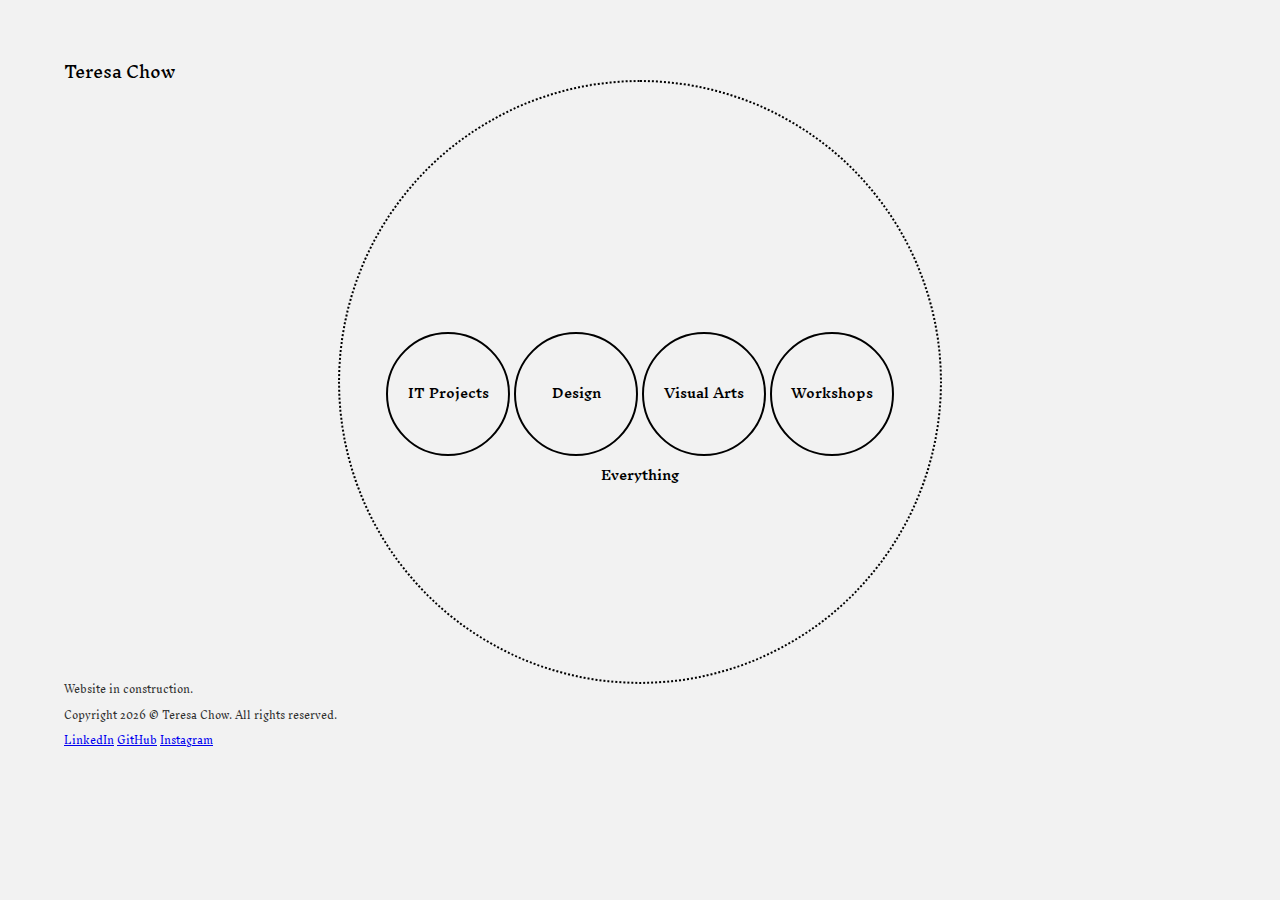
==== index.html @ a7c5f374 "Work in progress diagram" ====
<!DOCTYPE html>
<html lang="en">
<head>
  <meta charset="utf-8">
  <link rel="canonical" href="https://www.github.io/teresa-chow" />
  <link rel="stylesheet" type="text/css" href="reset.css" />
  <link rel="stylesheet" type="text/css" href="style.css" />
  <link rel="preconnect" href="https://fonts.googleapis.com">
  <link rel="preconnect" href="https://fonts.gstatic.com" crossorigin>
  <link href="https://fonts.googleapis.com/css2?family=Inknut+Antiqua:wght@300;400;500;600;700;800;900&display=swap" rel="stylesheet">
  <link rel="icon" href="assets/img/favicon.png" type="image/png" />
  <meta name="viewport" content="width=device-width, initial-scale=1"/>
  <title>Teresa Chow – portfolio</title>
  <meta name="description" content="IT Projects, Design and Visual Arts.">
  <meta name="author" content="Teresa Chow">
</head>

<body>
<header>
    <div>
      <h1>Teresa Chow</h1>
    </div>
</header>
<main>
    <div>
      <div class="categories">
        <span class="circle_major">
          <span class="circle"><h2>IT Projects</h2></span>
          <span class="circle"><h2>Design</h2></span>
          <span class="circle"><h2>Visual Arts</h2></span>
          <span class="circle"><h2>Workshops</h2></span>
          <h2>Everything</h2>
        </span>
      </div>
    </div>
</main>
<footer>
  <p>Website in construction.</p>
  <p>Copyright <script>document.write(new Date().getFullYear())</script> &copy; Teresa Chow. All rights reserved.</p>
  <a href="https://www.linkedin.com/in/teresa-chow/" target="_blank" title="LinkedIn">LinkedIn</a>
  <a href="https://www.github.com/teresa-chow/" target="_blank" title="GitHub">GitHub</a>
  <a href="https://www.instagram.com/teresachow_" target="_blank" title="Instagram">Instagram</a>
</footer>
</body>
</html>
---- style.css ----
/*@font-face {
  font-family:"Inknut Antiqua", serif;
  src: url(<link href='https://fonts.googleapis.com/css2?family=Inknut+Antiqua:wght@300;400;500;600;700;800;900&display=swap' type='text/css'>);
}*/

body {
  background-color: #f2f2f2;
  font-family: "Inknut Antiqua", serif;
  margin: 5%;
}

footer {
  font-weight: 300;
  font-size: 0.6em;
  color: #333;
}

h2 {
  font-weight: 600;
  font-size: 0.8em;
  margin-top: 1em;
  margin-bottom: 1em;
}

p {
  font-weight: 300;
  color: #333;
  line-height: 1.2;
  margin-bottom: 1.5em;
}

em {
  font-style: italic;
}

strong {
  font-weight: 700;
}

.categories {
  text-align: center;
}

.circle {
  height: 80px;
  width: 120px;
  border-style: solid;
  border-width: 2.5px;
  border-color: #000000;
  border-radius: 50%;
  display: inline-block;
  text-align: center;
  padding-top: 40px;
}

.circle_major {
  height: 350px;
  width: 600px;
  border-style: dotted;
  border-width: 2.5px;
  border-color: #000000;
  border-radius: 50%;
  display: inline-block;
  text-align: center;
  padding-top: 250px;
}

/* ------------------------ MOBILE ------------------------ */
@media only screen and (max-width: 767px) {
  .mobile {display: block;}
  .desktop {display: none;}
/*TODO*/
}

/* ------------------------ DESKTOP ------------------------ */
@media only screen and (min-width: 768px) {
  .desktop {display: block;}
  .mobile {display: none;}
/*TODO: formatting options*/
}
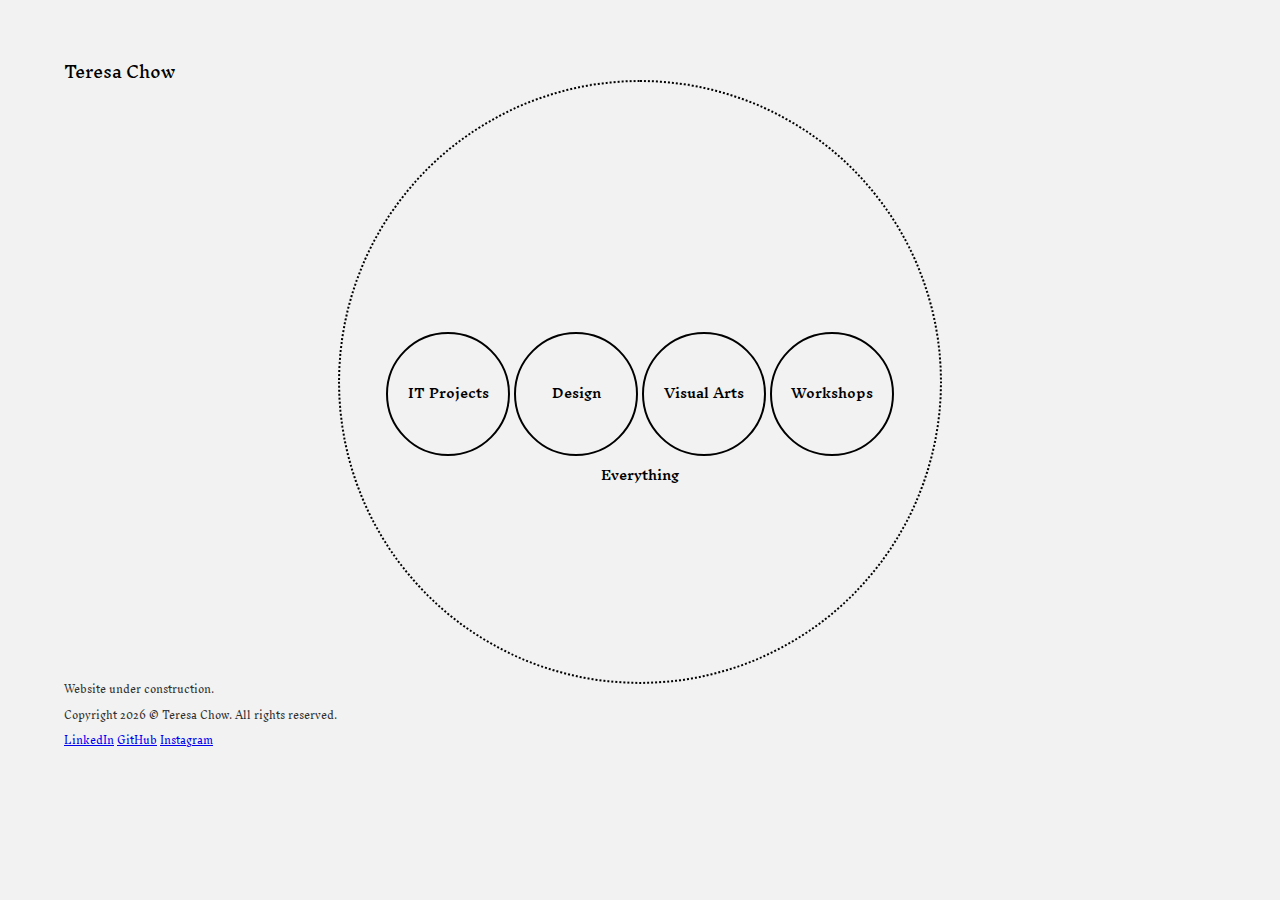
==== commit de4fb192: "fix: typo" ====
--- a/index.html
+++ b/index.html
@@ -35,11 +35,11 @@
     </div>
 </main>
 <footer>
-  <p>Website in construction.</p>
+  <p>Website under construction.</p>
   <p>Copyright <script>document.write(new Date().getFullYear())</script> &copy; Teresa Chow. All rights reserved.</p>
   <a href="https://www.linkedin.com/in/teresa-chow/" target="_blank" title="LinkedIn">LinkedIn</a>
   <a href="https://www.github.com/teresa-chow/" target="_blank" title="GitHub">GitHub</a>
   <a href="https://www.instagram.com/teresachow_" target="_blank" title="Instagram">Instagram</a>
 </footer>
 </body>
-</html>+</html>
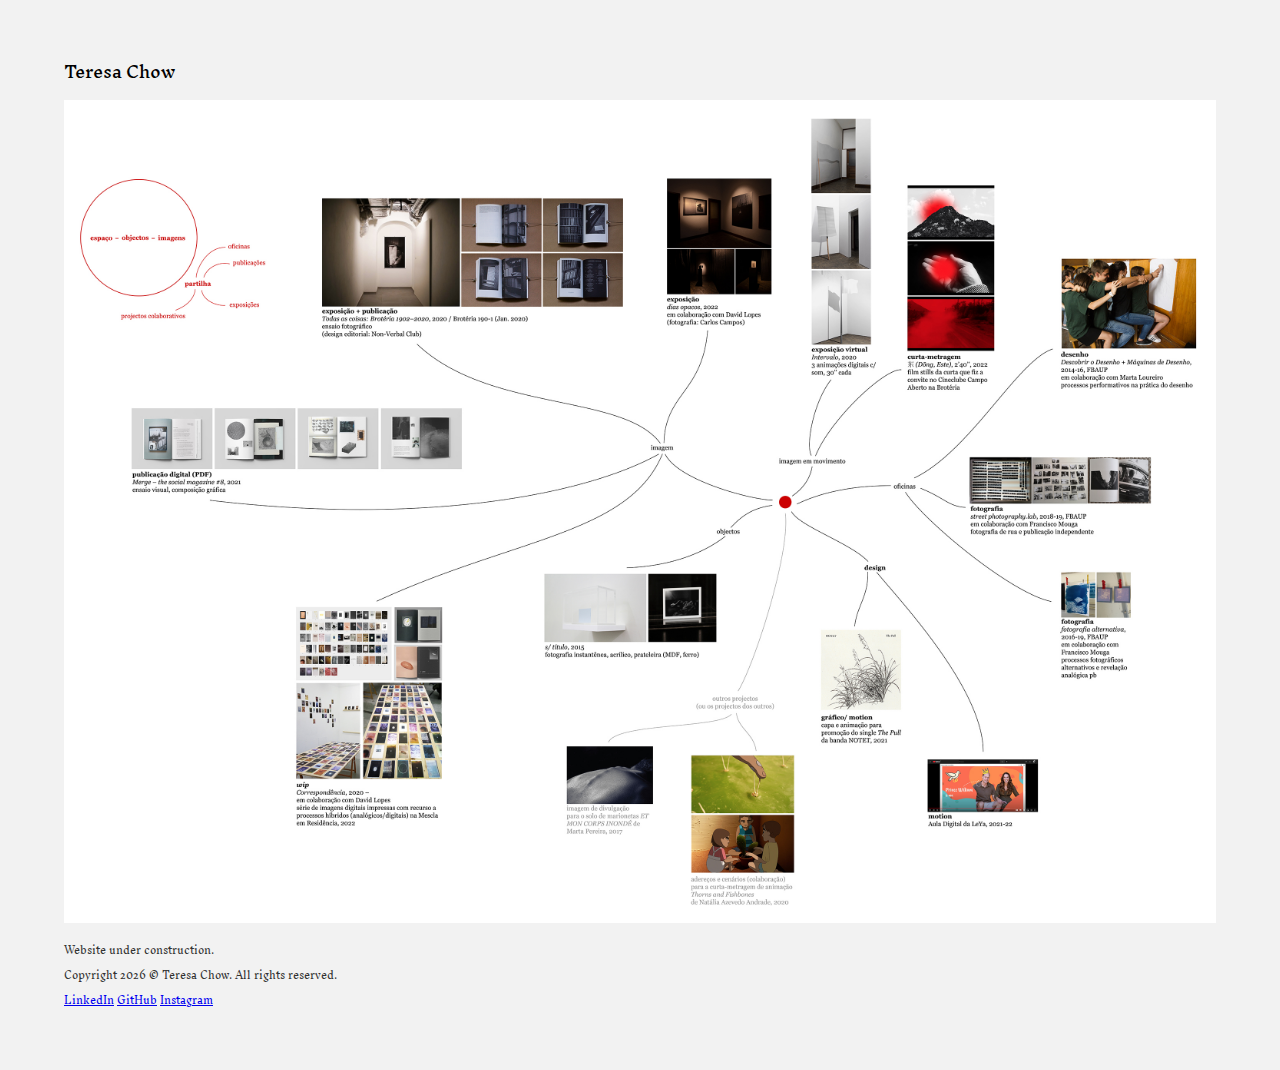
==== commit a23d966b: "Added diagram image to the bg" ====
--- a/index.html
+++ b/index.html
@@ -10,8 +10,8 @@
   <link href="https://fonts.googleapis.com/css2?family=Inknut+Antiqua:wght@300;400;500;600;700;800;900&display=swap" rel="stylesheet">
   <link rel="icon" href="assets/img/favicon.png" type="image/png" />
   <meta name="viewport" content="width=device-width, initial-scale=1"/>
-  <title>Teresa Chow – portfolio</title>
-  <meta name="description" content="IT Projects, Design and Visual Arts.">
+  <title>Teresa Chow portfolio | programming, design & visual arts</title>
+  <meta name="description" content="Let's collaborate!">
   <meta name="author" content="Teresa Chow">
 </head>
 
@@ -23,15 +23,9 @@
 </header>
 <main>
     <div>
-      <div class="categories">
-        <span class="circle_major">
-          <span class="circle"><h2>IT Projects</h2></span>
-          <span class="circle"><h2>Design</h2></span>
-          <span class="circle"><h2>Visual Arts</h2></span>
-          <span class="circle"><h2>Workshops</h2></span>
-          <h2>Everything</h2>
-        </span>
-      </div>
+      <figure>
+        <img src="assets/img/diagram-3000px.jpg" alt="A diagram with several branches (still image, moving image, objects, design projects, workshops, collaborative projects), each illustrated with pictures of developed projects." width="100%"></img>
+      </figure>
     </div>
 </main>
 <footer>
@@ -42,4 +36,4 @@
   <a href="https://www.instagram.com/teresachow_" target="_blank" title="Instagram">Instagram</a>
 </footer>
 </body>
-</html>
+</html>--- a/style.css
+++ b/style.css
@@ -1,8 +1,3 @@
-/*@font-face {
-  font-family:"Inknut Antiqua", serif;
-  src: url(<link href='https://fonts.googleapis.com/css2?family=Inknut+Antiqua:wght@300;400;500;600;700;800;900&display=swap' type='text/css'>);
-}*/
-
 body {
   background-color: #f2f2f2;
   font-family: "Inknut Antiqua", serif;
@@ -35,6 +30,11 @@
 
 strong {
   font-weight: 700;
+}
+
+figure {
+  padding-top: 20px;
+  padding-bottom: 20px;
 }
 
 .categories {
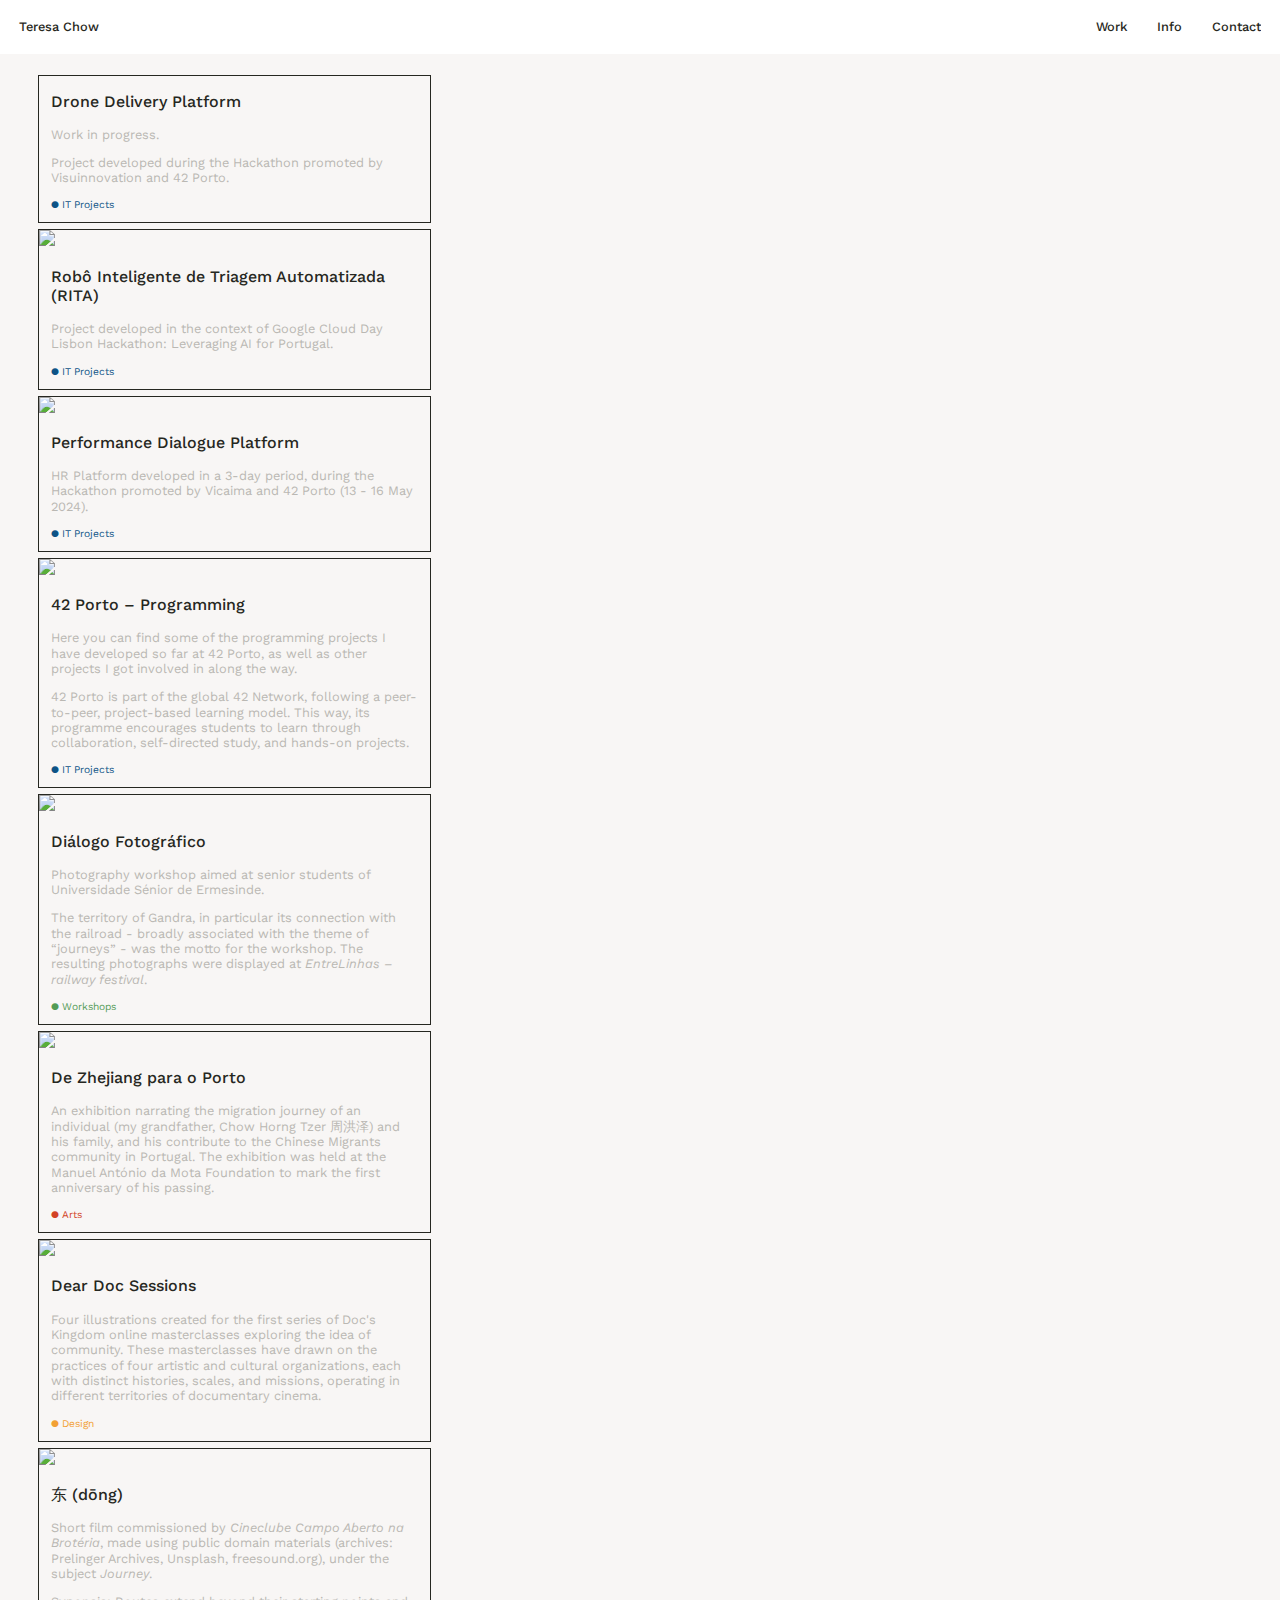
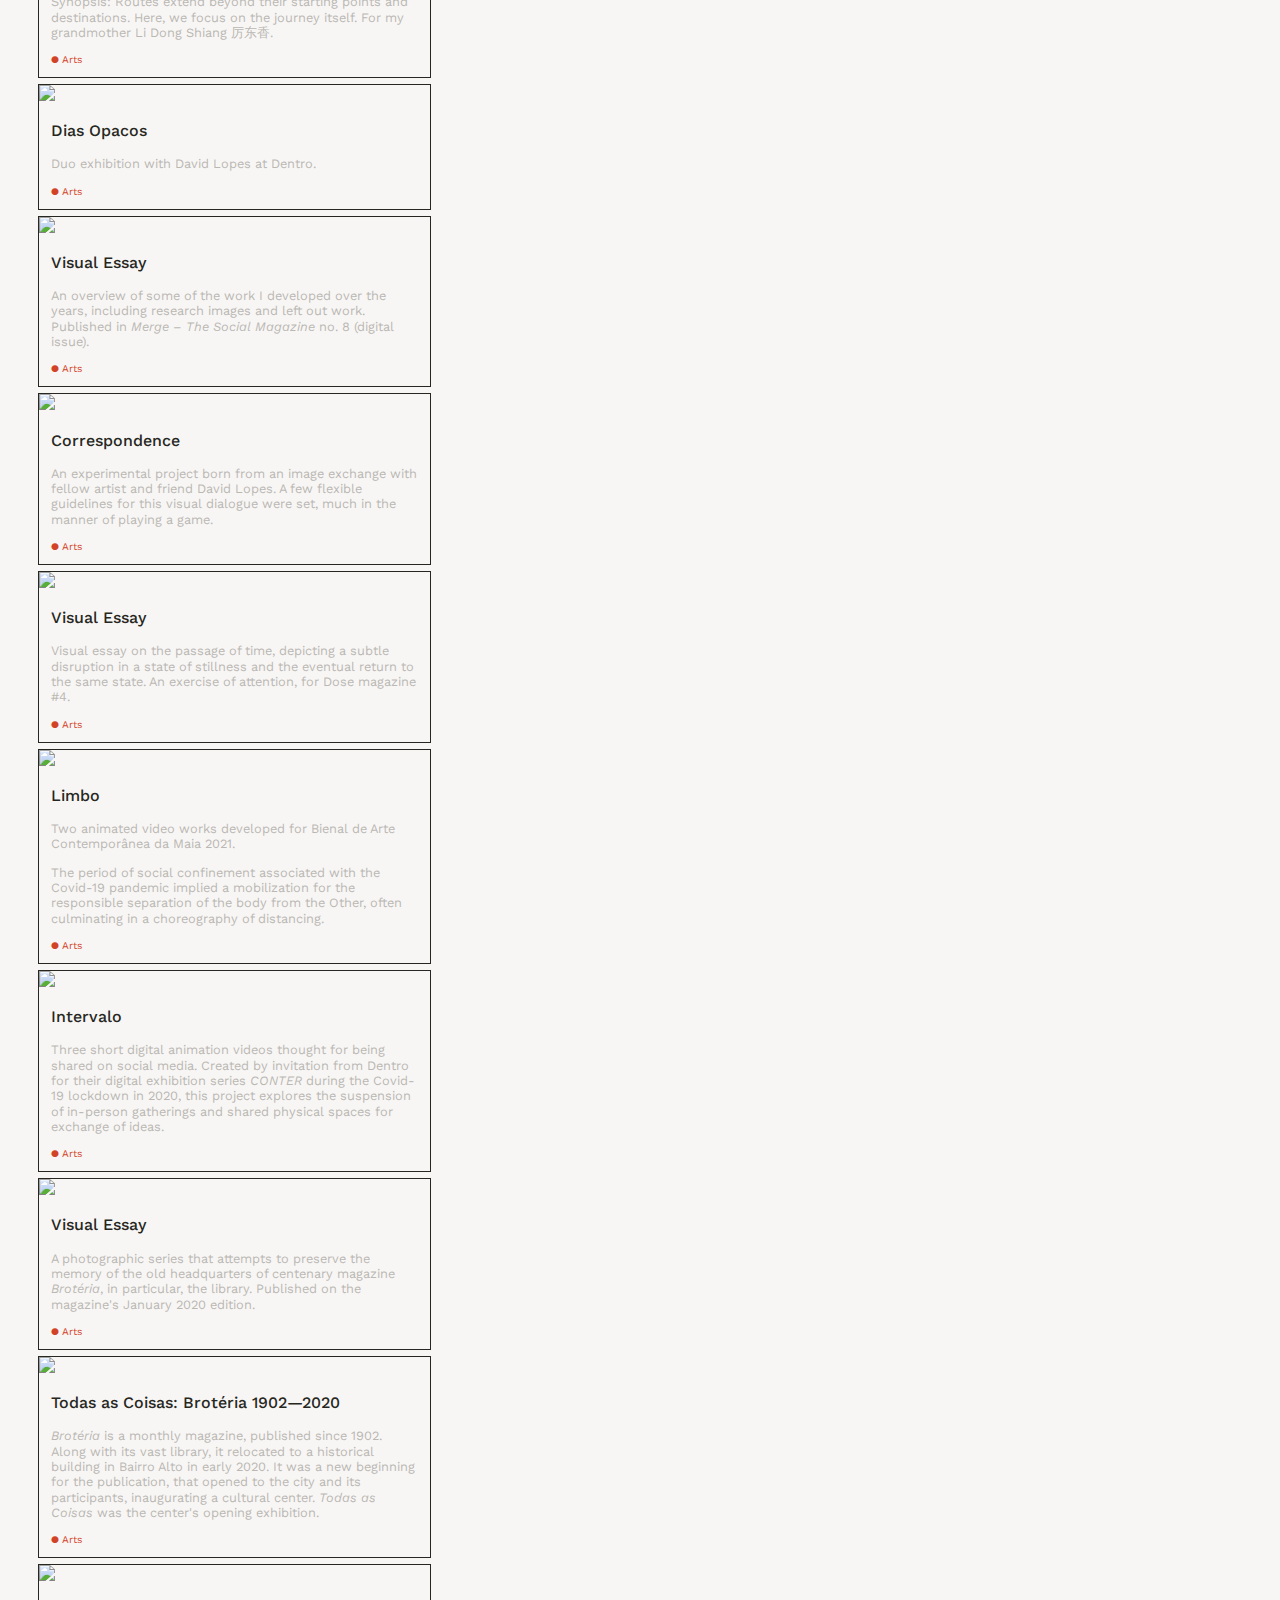
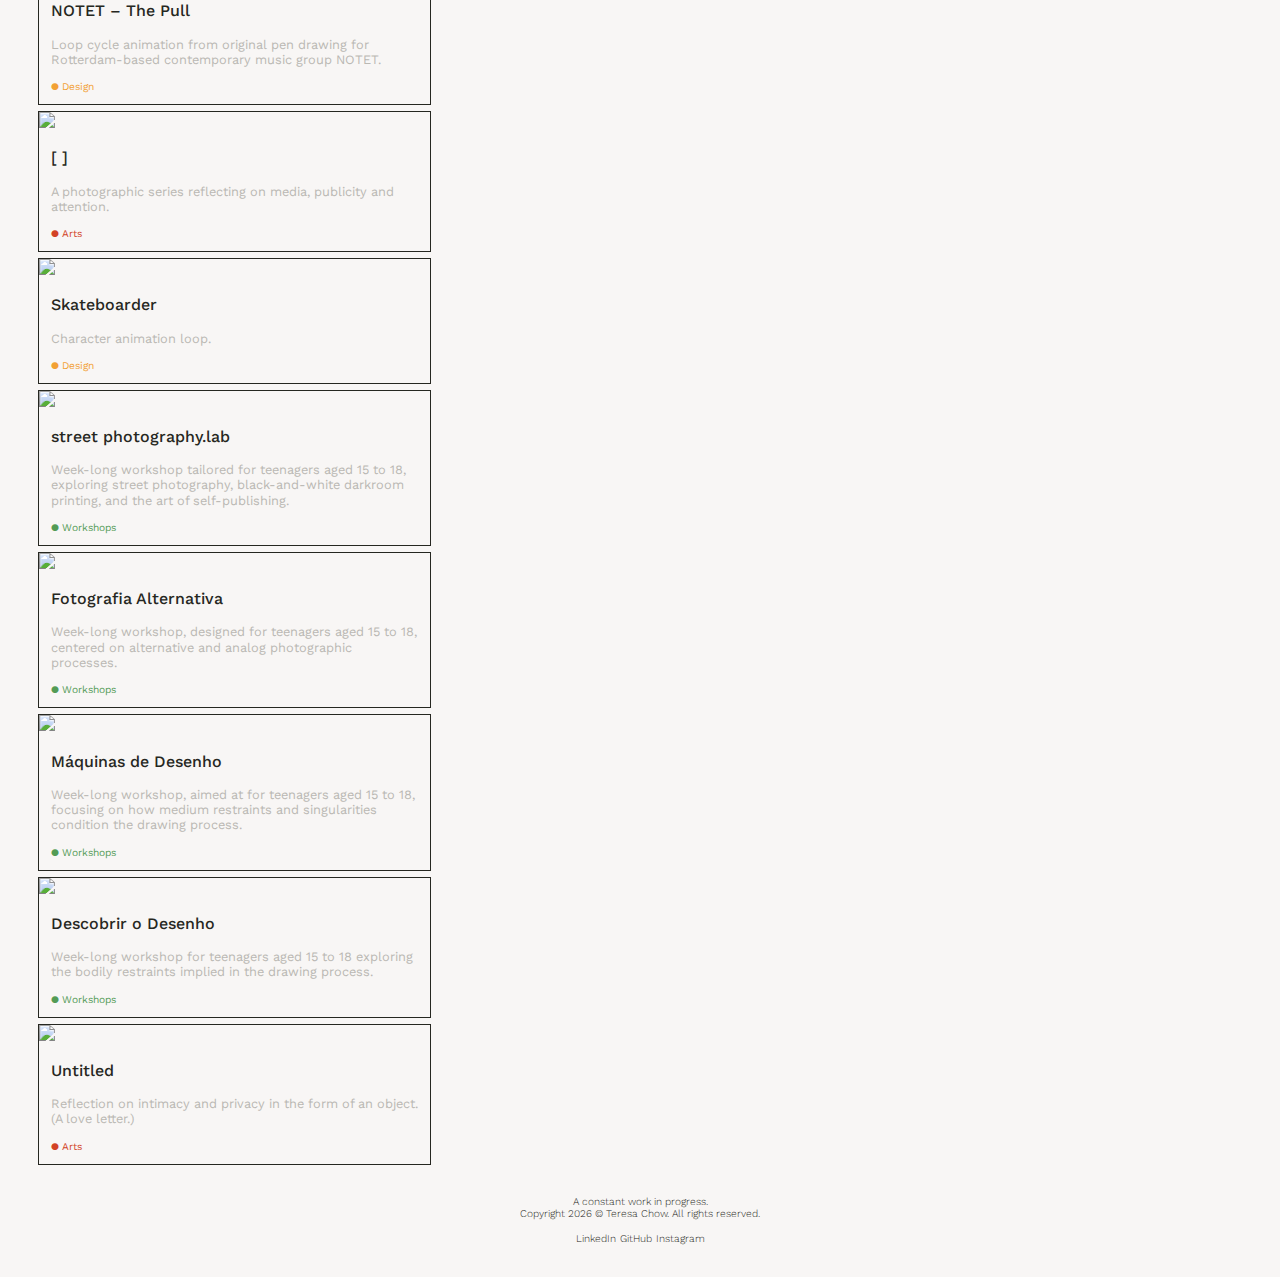
==== commit 8900d76f: "updated html + css files (masonry grid)" ====
--- a/index.html
+++ b/index.html
@@ -2,38 +2,302 @@
 <html lang="en">
 <head>
   <meta charset="utf-8">
-  <link rel="canonical" href="https://www.github.io/teresa-chow" />
+  <link rel="canonical" href="https://www.teresachow.net" />
   <link rel="stylesheet" type="text/css" href="reset.css" />
   <link rel="stylesheet" type="text/css" href="style.css" />
   <link rel="preconnect" href="https://fonts.googleapis.com">
   <link rel="preconnect" href="https://fonts.gstatic.com" crossorigin>
-  <link href="https://fonts.googleapis.com/css2?family=Inknut+Antiqua:wght@300;400;500;600;700;800;900&display=swap" rel="stylesheet">
+  <link href="https://fonts.googleapis.com/css2?family=Fira+Code:wght@300..700&family=Roboto:ital,wght@0,100;0,300;0,400;0,500;0,700;0,900;1,100;1,300;1,400;1,500;1,700;1,900&family=Work+Sans:ital,wght@0,100..900;1,100..900&display=swap" rel="stylesheet">
   <link rel="icon" href="assets/img/favicon.png" type="image/png" />
   <meta name="viewport" content="width=device-width, initial-scale=1"/>
   <title>Teresa Chow portfolio | programming, design & visual arts</title>
-  <meta name="description" content="Let's collaborate!">
+  <meta name="keywords" content="teresa chow,teresa chow site,teresa chow portfolio,teresa chow porto,teresa chow artista,teresa chow artist,teresa chow designer,teresa chow fotografia,teresa chow photography,teresa chow video,teresa chow it" />
+  <meta name="description" content="Teresa Chow is a visual artist & motion designer based in Porto, currently diving into project management and programming. In this website one can find some of the work Teresa has been doing over the past few years. Let's collaborate!">
   <meta name="author" content="Teresa Chow">
 </head>
 
 <body>
 <header>
-    <div>
-      <h1>Teresa Chow</h1>
-    </div>
+  <h1 class="name"><a href="index.html">Teresa Chow</a></h1>
+  <input class="menu-btn mobile tablet" type="checkbox" id="menu-btn" />
+  <label class="menu-icon mobile tablet" for="menu-btn"><span class="navicon"></span></label>
+  <nav>
+    <div class="btn-container">
+    <ul class="menu">
+      <!--li><button class="btn active" onclick="filterSelection('all')">All</button></li>
+      <li><button class="btn" onclick="filterSelection('it-projects')">IT Projects</button></li>
+      <li><button class="btn" onclick="filterSelection('design')">Design</button></li>
+      <li><button class="btn" onclick="filterSelection('visual-arts')">Visual Arts</button></li>
+      <li><button class="btn" onclick="filterSelection('workshops')">Workshops</button></li-->
+      <li><a href="index.html">Work</a></li>
+      <li><a href="info.html">Info</a></li>
+      <li><a href="contact.html">Contact</a></li>
+    </ul>
+    </div>
+  </nav>
 </header>
+
 <main>
-    <div>
-      <figure>
-        <img src="assets/img/diagram-3000px.jpg" alt="A diagram with several branches (still image, moving image, objects, design projects, workshops, collaborative projects), each illustrated with pictures of developed projects." width="100%"></img>
-      </figure>
-    </div>
+  <div class="grid-container">
+    <div class="grid-item it-projects" loading="eager">
+      <div class="grid-item-text">
+        <h2>Drone Delivery Platform</h2>
+        <p class="description">Work in progress.</p>
+        <p class="description">Project developed during the Hackathon promoted by Visuinnovation and 42 Porto.</p>
+        <div class="filter filter-it"><p>● IT Projects</p></div>
+      </div>
+    </div>
+    <div class="grid-item it-projects" loading="eager">
+      <div class="project-image"><img src="assets/img/it-projects-2024-hackathon-google.jpg"></div>
+      <div class="grid-item-text">
+        <h2>Robô Inteligente de Triagem Automatizada (RITA)</h2>
+        <p class="description">Project developed in the context of Google Cloud Day Lisbon Hackathon: Leveraging AI for Portugal.</p>
+        <div class="filter filter-it"><p>● IT Projects</p></div>
+      </div>
+    </div>
+    <div class="grid-item it-projects" loading="eager">
+      <div class="project-image"><img src="assets/img/it-projects-2024-vicaima-960px.jpg"></div>
+      <div class="grid-item-text">
+        <h2>Performance Dialogue Platform</h2>
+        <p class="description">HR Platform developed in a 3-day period, during the Hackathon promoted by Vicaima and 42 Porto (13 - 16 May 2024).</p>
+        <div class="filter filter-it"><p>● IT Projects</p></div>
+      </div>
+    </div>
+    <div class="grid-item it-projects" loading="eager">
+      <div class="project-image"><img src="assets/img/it-projects-2023-common-core-960px.jpg"></div>
+      <div class="grid-item-text">
+        <h2>42 Porto – Programming</h2>
+        <p class="description">Here you can find some of the programming projects I have developed so far at 42 Porto, as well as other projects I got involved in along the way.</p>
+        <p class="description">42 Porto is part of the global 42 Network, following a peer-to-peer, project-based learning model. This way, its programme encourages students to learn through collaboration, self-directed study, and hands-on projects.</p>
+        <div class="filter filter-it"><p>● IT Projects</p></div>
+      </div>
+    </div>
+    <div class="grid-item workshops" loading="eager">
+      <div class="project-image"><img src="assets/img/workshops-2023-entrelinhas-960px.jpg"></div>
+      <div class="grid-item-text">
+        <h2>Diálogo Fotográfico</h2>
+        <p class="description">Photography workshop aimed at senior students of Universidade Sénior de Ermesinde.</p>
+        <p class="description">The territory of Gandra, in particular its connection with the railroad - broadly associated with the theme of “journeys” - was the motto for the workshop. The resulting photographs were displayed at <em>EntreLinhas – railway festival</em>.</p>
+        <div class="filter filter-workshops"><p>● Workshops</p></div>
+      </div>
+    </div>
+    <div class="grid-item visual-arts" loading="eager">
+      <div class="project-image"><img src="assets/img/visual-arts-2023-zhejiang-porto-960px.jpg"></div>
+      <div class="grid-item-text">
+        <h2>De Zhejiang para o Porto</h2>
+        <p class="description">An exhibition narrating the migration journey of an individual (my grandfather, Chow Horng Tzer 周洪泽) and his family, and his contribute to the Chinese Migrants community in Portugal. The exhibition was held at the Manuel António da Mota Foundation to mark the first anniversary of his passing.</p>
+        <div class="filter filter-arts"><p>● Arts</p></div>
+      </div>
+    </div>
+    <div class="grid-item design" loading="lazy">
+      <div class="project-image"><img src="assets/img/design-2022-dear-doc-sessions-960px.jpg"></div>
+      <div class="grid-item-text">
+        <h2>Dear Doc Sessions</h2>
+        <p class="description">Four illustrations created for the first series of Doc's Kingdom online masterclasses exploring the idea of community. These masterclasses have drawn on the practices of four artistic and cultural organizations, each with distinct histories, scales, and missions, operating in different territories of documentary cinema.</p>
+        <div class="filter filter-design"><p>● Design</p></div>
+      </div>
+    </div>
+
+    <div class="grid-item visual-arts" loading="lazy">
+      <div class="project-image"><img src="assets/img/visual-arts-2022-dong-960px.jpg"></div>
+      <div class="grid-item-text">
+        <h2>东 (dōng)</h2>
+        <p class="description">Short film commissioned by <em>Cineclube Campo Aberto na Brotéria</em>, made using public domain materials (archives: Prelinger Archives, Unsplash, freesound.org), under the subject <em>Journey</em>.</p>
+        <p class="description">Synopsis: Routes extend beyond their starting points and destinations. Here, we focus on the journey itself. For my grandmother Li Dong Shiang 厉东香.</p>
+        <div class="filter filter-arts"><p>● Arts</p></div>
+      </div>
+    </div>
+    <div class="grid-item visual-arts" loading="lazy">
+      <div class="project-image"><img src="assets/img/visual-arts-2022-dias-opacos-dentro-960px.jpg"></div>
+      <div class="grid-item-text">
+        <h2>Dias Opacos</h2>
+        <p class="description">Duo exhibition with David Lopes at Dentro.</p>
+        <div class="filter filter-arts"><p>● Arts</p></div>
+      </div>
+    </div>
+    <div class="grid-item visual-arts" loading="lazy">
+      <div class="project-image"><img src="assets/img/visual-arts-2021-merge-mag-960px.jpg"></div>
+      <div class="grid-item-text">
+        <h2>Visual Essay</h2>
+        <p class="description">An overview of some of the work I developed over the years, including research images and left out work. Published in <em>Merge – The Social Magazine</em> no. 8 (digital issue).</p>
+        <div class="filter filter-arts"><p>● Arts</p></div>
+      </div>
+    </div>
+    <div class="grid-item visual-arts" loading="lazy">
+      <div class="project-image"><img src="assets/img/visual-arts-2020-correspondence-project-960px.jpg"></div>
+      <div class="grid-item-text">
+        <h2>Correspondence</h2>
+        <p class="description">An experimental project born from an image exchange with fellow artist and friend David Lopes. A few flexible guidelines for this visual dialogue were set, much in the manner of playing a game.</p>
+        <div class="filter filter-arts"><p>● Arts</p></div>
+      </div>
+    </div>
+    <div class="grid-item visual-arts" loading="lazy">
+      <div class="project-image"><img src="assets/img/visual-arts-2020-dose-960px.png"></div>
+      <div class="grid-item-text">
+        <h2>Visual Essay</h2>
+        <p class="description">Visual essay on the passage of time, depicting a subtle disruption in a state of stillness and the eventual return to the same state. An exercise of attention, for Dose magazine #4.</p>
+        <div class="filter filter-arts"><p>● Arts</p></div>
+      </div>
+    </div>
+    <div class="grid-item visual-arts" loading="lazy">
+      <div class="project-image"><img src="assets/img/visual-arts-2021-limbo-960px.gif"></div>
+      <div class="grid-item-text">
+        <h2>Limbo</h2>
+        <p class="description">Two animated video works developed for Bienal de Arte Contemporânea da Maia 2021.</p>
+        <p class="description">The period of social confinement associated with the Covid-19 pandemic implied a mobilization for the responsible separation of the body from the Other, often culminating in a choreography of distancing.</p>
+        <div class="filter filter-arts"><p>● Arts</p></div>
+      </div>
+    </div>
+    <div class="grid-item visual-arts" loading="lazy">
+      <div class="project-image"><img src="assets/img/visual-arts-2020-intervalo-960px.gif"></div>
+      <div class="grid-item-text">
+        <h2>Intervalo</h2>
+        <p class="description">Three short digital animation videos thought for being shared on social media. Created by invitation from Dentro for their digital exhibition series <em>CONTER</em> during the Covid-19 lockdown in 2020, this project explores the suspension of in-person gatherings and shared physical spaces for exchange of ideas.</p>
+        <div class="filter filter-arts"><p>● Arts</p></div>
+      </div>
+    </div>
+    <div class="grid-item visual-arts" loading="lazy">
+      <div class="project-image"><img src="assets/img/visual-arts-2020-broteria-revista-960px.jpg"></div>
+      <div class="grid-item-text">
+        <h2>Visual Essay</h2>
+        <p class="description">A photographic series that attempts to preserve the memory of the old headquarters of centenary magazine <em>Brotéria</em>, in particular, the library. Published on the magazine's January 2020 edition.</p>
+        <div class="filter filter-arts"><p>● Arts</p></div>
+      </div>
+    </div>
+    <div class="grid-item visual-arts" loading="lazy">
+      <div class="project-image"><img src="assets/img/visual-arts-2020-broteria-exposicao-960px.jpg"></div>
+      <div class="grid-item-text">
+        <h2>Todas as Coisas: Brotéria 1902—2020</h2>
+        <p class="description"><em>Brotéria</em> is a monthly magazine, published since 1902. Along with its vast library, it relocated to a historical building in Bairro Alto in early 2020. It was a new beginning for the publication, that opened to the city and its participants, inaugurating a cultural center. <em>Todas as Coisas</em> was the center's opening exhibition.</p>
+        <div class="filter filter-arts"><p>● Arts</p></div>
+      </div>
+    </div>
+    <div class="grid-item design" loading="lazy">
+      <div class="project-image"><img src="assets/img/design-2021-notet-the-pull-960px.gif"></div>
+      <div class="grid-item-text">
+        <h2>NOTET – The Pull</h2>
+        <p class="description">Loop cycle animation from original pen drawing for Rotterdam-based contemporary music group NOTET.</p>
+        <div class="filter filter-design"><p>● Design</p></div>
+      </div>
+    </div>
+    <!-- Thorns and Fishbones Natália -->
+    <div class="grid-item visual-arts" loading="lazy">
+      <div class="project-image"><img src="assets/img/visual-arts-2016-empty-space-960px.jpg"></div>
+      <div class="grid-item-text">
+        <h2>[ ]</h2>
+        <p class="description">A photographic series reflecting on media, publicity and attention.</p>
+        <div class="filter filter-arts"><p>● Arts</p></div>
+      </div>
+    </div>
+    <div class="grid-item design" loading="lazy">
+      <div class="project-image"><img src="assets/img/design-2017-skateboard-animation-960px.gif"></div>
+      <div class="grid-item-text">
+        <h2>Skateboarder</h2>
+        <p class="description">Character animation loop.</p>
+        <div class="filter filter-design"><p>● Design</p></div>
+      </div>
+    </div>
+    <div class="grid-item workshops" loading="lazy">
+      <div class="project-image"><img src="assets/img/workshops-2018-street-photography-lab-960px.jpg"></div>
+      <div class="grid-item-text">
+        <h2>street photography.lab</h2>
+        <p class="description">Week-long workshop tailored for teenagers aged 15 to 18, exploring street photography, black-and-white darkroom printing, and the art of self-publishing.</p>
+        <div class="filter filter-workshops"><p>● Workshops</p></div>
+      </div>
+    </div>
+    <div class="grid-item workshops" loading="lazy">
+      <div class="project-image"><img src="assets/img/workshops-2016-fotografia-alternativa-960px.jpg"></div>
+      <div class="grid-item-text">
+        <h2>Fotografia Alternativa</h2>
+        <p class="description">Week-long workshop, designed for teenagers aged 15 to 18, centered on alternative and analog photographic processes.</p>
+        <div class="filter filter-workshops"><p>● Workshops</p></div>
+      </div>
+    </div>
+    <div class="grid-item workshops" loading="lazy">
+      <div class="project-image"><img src="assets/img/workshops-2015-maquinas-desenho-bw-960px.jpg"></div>
+      <div class="grid-item-text">
+        <h2>Máquinas de Desenho</h2>
+        <p class="description">Week-long workshop, aimed at for teenagers aged 15 to 18, focusing on how medium restraints and singularities condition the drawing process.</p>
+        <div class="filter filter-workshops"><p>● Workshops</p></div>
+      </div>
+    </div>
+    <div class="grid-item workshops" loading="lazy">
+      <div class="project-image"><img src="assets/img/workshops-2014-descobrir-desenho-960px.jpg"></div>
+      <div class="grid-item-text">
+        <h2>Descobrir o Desenho</h2>
+        <p class="description">Week-long workshop for teenagers aged 15 to 18 exploring the bodily restraints implied in the drawing process.</p>
+        <div class="filter filter-workshops"><p>● Workshops</p></div>
+      </div>
+    </div>
+    <div class="grid-item visual-arts" loading="lazy">
+      <div class="project-image"><img src="assets/img/visual-arts-2015-untitled-960px.jpg"></div>
+      <div class="grid-item-text">
+        <h2>Untitled</h2>
+        <p class="description">Reflection on intimacy and privacy in the form of an object.</br>(A love letter.)</p>
+        <div class="filter filter-arts"><p>● Arts</p></div>
+      </div>
+    </div>
+  </div>
 </main>
+
 <footer>
-  <p>Website under construction.</p>
-  <p>Copyright <script>document.write(new Date().getFullYear())</script> &copy; Teresa Chow. All rights reserved.</p>
-  <a href="https://www.linkedin.com/in/teresa-chow/" target="_blank" title="LinkedIn">LinkedIn</a>
-  <a href="https://www.github.com/teresa-chow/" target="_blank" title="GitHub">GitHub</a>
-  <a href="https://www.instagram.com/teresachow_" target="_blank" title="Instagram">Instagram</a>
+  <p>A constant work in progress.</br>Copyright <script>document.write(new Date().getFullYear())</script> &copy; Teresa Chow. All rights reserved.</p>
+  <p class="social"><a href="https://www.linkedin.com/in/teresa-chow/" target="_blank" title="LinkedIn">LinkedIn</a></p>
+  <p class="social"><a href="https://www.github.com/teresa-chow/" target="_blank" title="GitHub">GitHub</a></p>
+  <p class="social"><a href="https://www.instagram.com/teresachow_" target="_blank" title="Instagram">Instagram</a></p>
 </footer>
+
+<!--JavaScript-->
+<script src="https://cdnjs.cloudflare.com/ajax/libs/masonry/4.2.2/masonry.pkgd.min.js"></script>
+<script src="https://unpkg.com/imagesloaded@4/imagesloaded.pkgd.min.js"></script>
+
+<script>
+// Masonry grid initialization, after all images are loaded
+var grid = document.querySelector('.grid-container');
+imagesLoaded(grid, function() {
+var masonry = new Masonry(grid, {
+  itemSelector: '.grid-item',
+  columnWidth: '.grid-item',
+  percentPosition: true
+  });
+});
+
+// Menu filters
+/*function filterSelection(c) {
+  var x = document.getElementsByClassName('grid-item');
+  if (c == 'all') c = '';
+  
+  for (var i = 0; i < x.length; i++) {
+    if (x[i].className.indexOf(c) > -1) {
+      w3RemoveClass(x[i], 'hide');
+    } else {
+      w3AddClass(x[i], 'hide');
+    }
+  }
+};*/
+
+//// Utility function: add class
+/*function w3AddClass(element, name) {
+  if (!element.classList.contains(name)) {
+    element.classList.add(name);
+  }
+}*/
+
+//// Utility function: remove class
+/*function w3RemoveClass(element, name) {
+  element.classList.remove(name);
+}*/
+
+//// Add active class to current button
+/*var btnContainer = document.querySelector('.btn-container');
+var btns = btnContainer.getElementsByClassName("btn");
+for (var i = 0; i < btns.length; i++) {
+  btns[i].addEventListener("click", function(){
+    var current = document.getElementsByClassName("active");
+    current[0].className = current[0].className.replace(" active", "");
+    this.className += " active";
+  });
+}*/
+</script>
 </body>
 </html>--- a/style.css
+++ b/style.css
@@ -1,27 +1,67 @@
+/* ------------------------ GENERAL ------------------------ */
+* {
+  margin: 0;
+  padding: 0;
+  box-sizing: border-box;
+}
+
 body {
-  background-color: #f2f2f2;
-  font-family: "Inknut Antiqua", serif;
-  margin: 5%;
-}
-
-footer {
+  background-color: #f8f6f5;
+  margin: 2.5%;
+  color: #262721;
+  font-family: "Work Sans", system-ui;
   font-weight: 300;
-  font-size: 0.6em;
-  color: #333;
+  font-style: normal;
+  line-height: 1.2;
+}
+
+.name, .menu li {
+  font-size: 0.8em;
+  font-weight: 500;
 }
 
 h2 {
-  font-weight: 600;
+  font-weight: 500;
+  font-style: normal;
+  font-size: 1em;
+  line-height: 1.2em;
+  margin-top: 1em;
+  margin-bottom: 1em;
+}
+
+p, li {
+  font-style: normal;
   font-size: 0.8em;
   margin-top: 1em;
   margin-bottom: 1em;
 }
 
 p {
-  font-weight: 300;
-  color: #333;
   line-height: 1.2;
-  margin-bottom: 1.5em;
+}
+
+a, .btn {
+  text-decoration: none;
+  color: #262721;
+}
+
+a:hover, .btn:hover {
+  color: #bab8b3;
+}
+
+a:active, .btn.active {
+  color: #bab8b3;
+}
+
+footer {
+  margin-top: 2.5%;
+  text-align: center;
+  font-size: 0.8em;
+}
+
+footer .social {
+  margin: 0;
+  display: inline-block;
 }
 
 em {
@@ -32,49 +72,235 @@
   font-weight: 700;
 }
 
-figure {
-  padding-top: 20px;
-  padding-bottom: 20px;
-}
-
-.categories {
-  text-align: center;
-}
-
-.circle {
-  height: 80px;
-  width: 120px;
+/* ---------------------- NAVIGATION ---------------------- */
+header {
+  margin: -2.5% -2.5% 0 -2.5%; /* top, right, bottom, left*/
+  padding: 1.5%;
+  background-color: #ffffff;
+  position: fixed;
+  width: 100%;
+  z-index: 3;
+}
+
+header .name, header ul li {
+  margin-top: 0;
+  margin-bottom: 0;
+}
+
+header ul {
+  overflow: hidden;
+}
+
+header li a {
+  display: block;
+}
+
+header .name {
+  display: block;
+  float: left;
+}
+
+/* -- menu -- */
+header nav {
+  clear: both;
+  max-height: 0;
+  transition: max-height .2s ease-out;
+}
+
+/* ------------------------- GRID -------------------------- */
+/*.grid-container {
+  position: relative;
+}*/
+
+.grid-item {
+  height: fit-content;
+  margin: 0.5%;
   border-style: solid;
-  border-width: 2.5px;
-  border-color: #000000;
-  border-radius: 50%;
+  border-width: 1px;
+  border-color: #262721;
+  /*display: block;*/
+  transition: opacity 0.3s ease;
+}
+
+/*.grid-item.hide {
+  opacity: 0.15; /* temporary fix
+  pointer-events: none;
+}*/
+
+.grid-item img {
+  position: relative;
+  width: 100%;
+}
+
+.grid-item-text {
+  margin: 3%;
+}
+
+.grid-container .grid-item-text .description {
+  font-weight: 400;
+  color: #bab8b3;
+}
+
+/* ------------------------ FILTERS ----------------------- */
+.filter {
+  font-size: 0.8em;
+  font-weight: 400;
+}
+
+.filter-arts {
+  color: #d24226;
+}
+
+.filter-design {
+  color: #f2a034;
+}
+
+.filter-it {
+  color: #0d5386;
+}
+
+.filter-workshops {
+  color: #539b55;
+}
+
+/* ---------- MENU BUTTON (MOBILE & TABLET ONLY) ---------- */
+/* -- menu icon -- */
+header .menu-icon {
+  cursor: pointer;
   display: inline-block;
-  text-align: center;
-  padding-top: 40px;
-}
-
-.circle_major {
-  height: 350px;
-  width: 600px;
-  border-style: dotted;
-  border-width: 2.5px;
-  border-color: #000000;
-  border-radius: 50%;
-  display: inline-block;
-  text-align: center;
-  padding-top: 250px;
+  float: right;
+  padding-top: 0.8em;
+  position: relative;
+  user-select: none;
+}
+
+header .menu-icon .navicon {
+  background: #262721;
+  display: block;
+  height: 2px;
+  position: relative;
+  transition: background .2s ease-out;
+  width: 18px;
+}
+
+header .menu-icon .navicon:before,
+header .menu-icon .navicon:after {
+  background: #262721;
+  content: '';
+  display: block;
+  height: 100%;
+  position: absolute;
+  transition: all .2s ease-out;
+  width: 100%;
+}
+
+header .menu-icon .navicon:before {
+  top: 5px;
+}
+
+header .menu-icon .navicon:after {
+  top: -5px;
+}
+
+/* -- menu button -- */
+header .menu-btn {
+  display: none;
+}
+
+header .menu-btn:checked ~ nav {
+  max-height: 400px;
+  opacity: 1;
+  transition: max-height 0.2s ease-out, opacity 0.2s ease-in;
+}
+
+header .menu-btn:checked ~ nav ul li {
+  max-height: 400px;
+  opacity: 1;
+  transition: max-height 0.2s ease-out, opacity 0.2s ease-in;
+}
+
+header .menu-btn:checked ~ .menu-icon .navicon {
+  background: transparent;
+}
+
+header .menu-btn:checked ~ .menu-icon .navicon:before {
+  transform: rotate(-45deg);
+}
+
+header .menu-btn:checked ~ .menu-icon .navicon:after {
+  transform: rotate(45deg);
+}
+
+header .menu-btn:checked ~ .menu-icon:not(.steps) .navicon:before,
+header .menu-btn:checked ~ .menu-icon:not(.steps) .navicon:after {
+  top: 0;
 }
 
 /* ------------------------ MOBILE ------------------------ */
-@media only screen and (max-width: 767px) {
+@media only screen and (max-width: 480px) {
   .mobile {display: block;}
+  .tablet {display: none;}
   .desktop {display: none;}
-/*TODO*/
+
+  .grid-item {
+    width: 100%;
+  }
+}
+
+/* ------------------------ TABLET ------------------------ */
+@media only screen and (max-width: 768px) {
+  .tablet {display: block;}
+  .mobile {display: none;}
+  .desktop {display: none;}
+
+  .name {
+    padding: 1% 0 1% 0;
+  }
+
+  nav {
+    max-height: 0;
+    opacity: 0;
+  }
+
+  nav li {
+    line-height: 1.5em;
+  }
+
+  main {
+    padding-top: 7.5%;
+  }
+
+  .grid-item {
+    width: 49%;
+  }
 }
 
 /* ------------------------ DESKTOP ------------------------ */
-@media only screen and (min-width: 768px) {
+@media only screen and (min-width: 769px) {
   .desktop {display: block;}
+  .tablet {display: none;}
   .mobile {display: none;}
-/*TODO: formatting options*/
+
+  header nav {
+    clear: none;
+    float: right;
+    max-height: none;
+  }
+
+  header li {
+    float: left;
+    margin-left: 30px;
+  }
+
+  header .menu-icon {
+    display: none;
+  }
+
+  main {
+    padding-top: 3%;
+  }
+
+  .grid-item {
+    width: 32.333%;
+  }
 }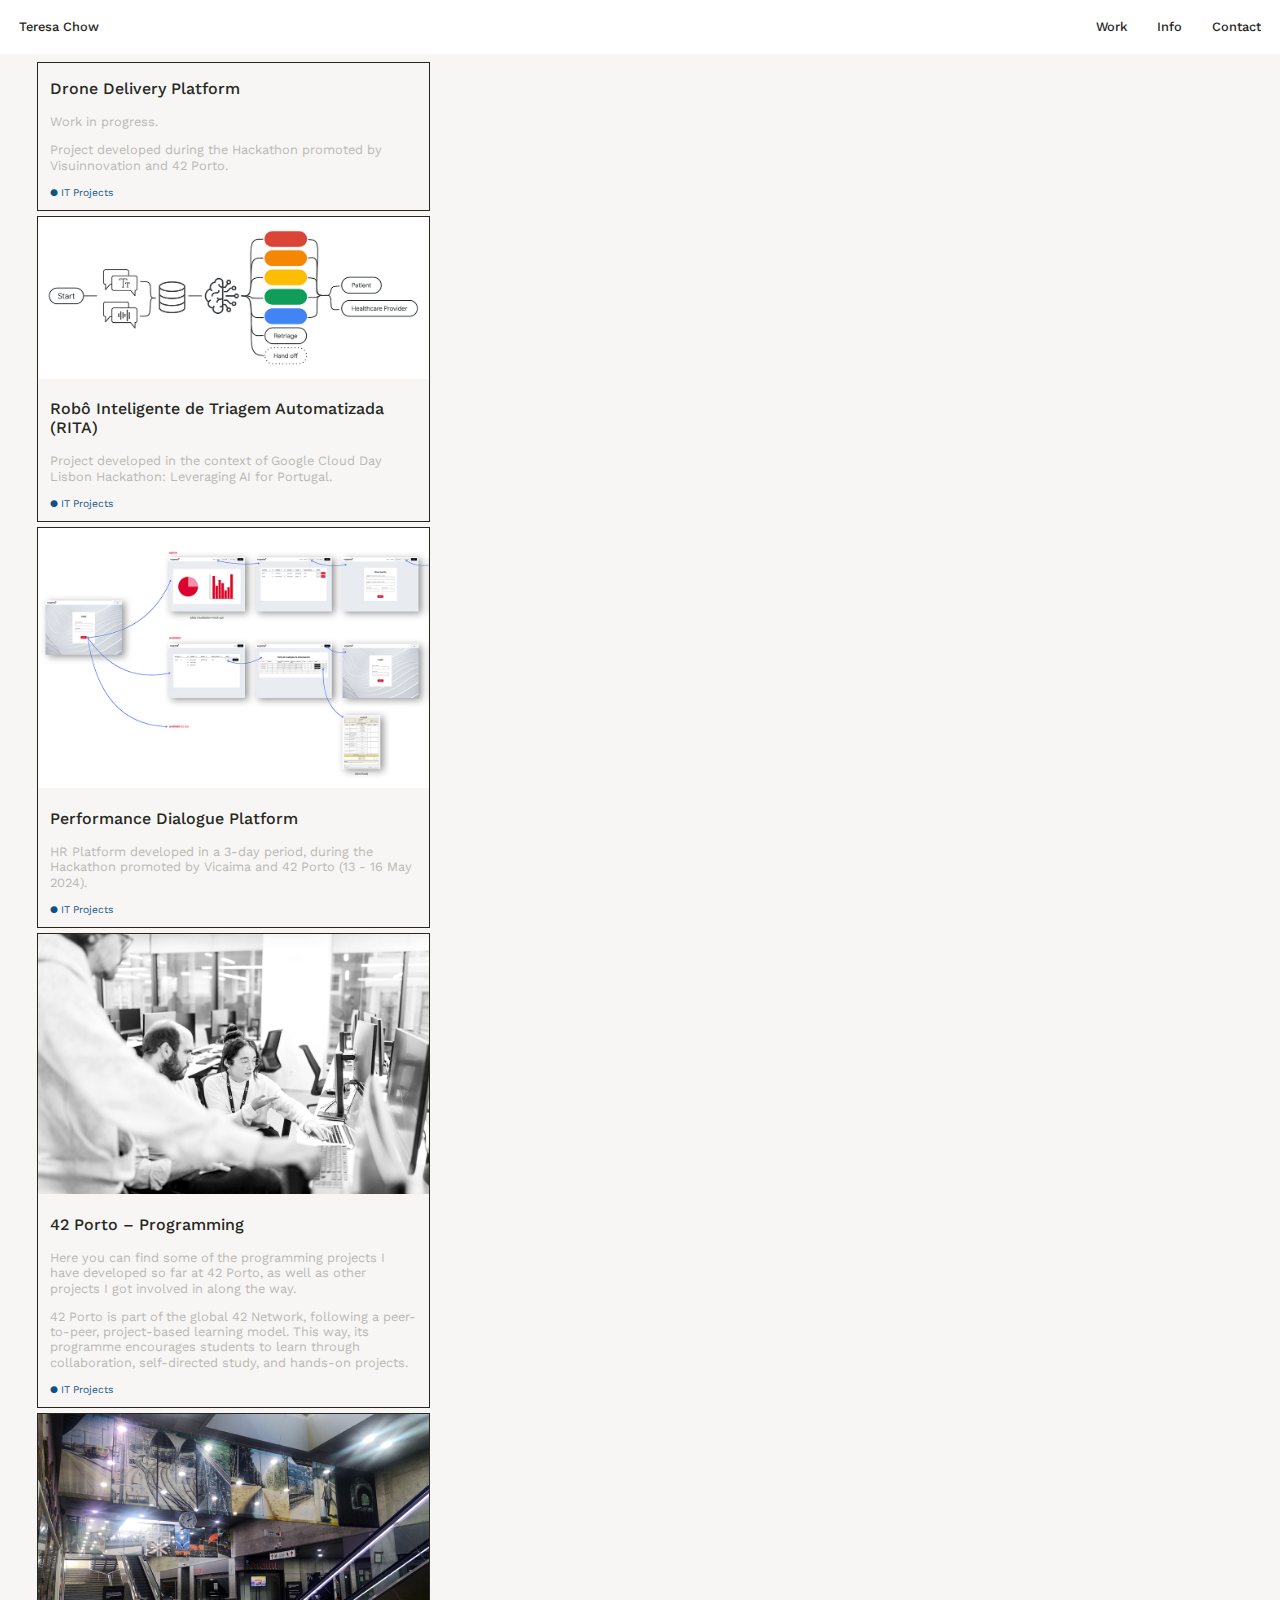
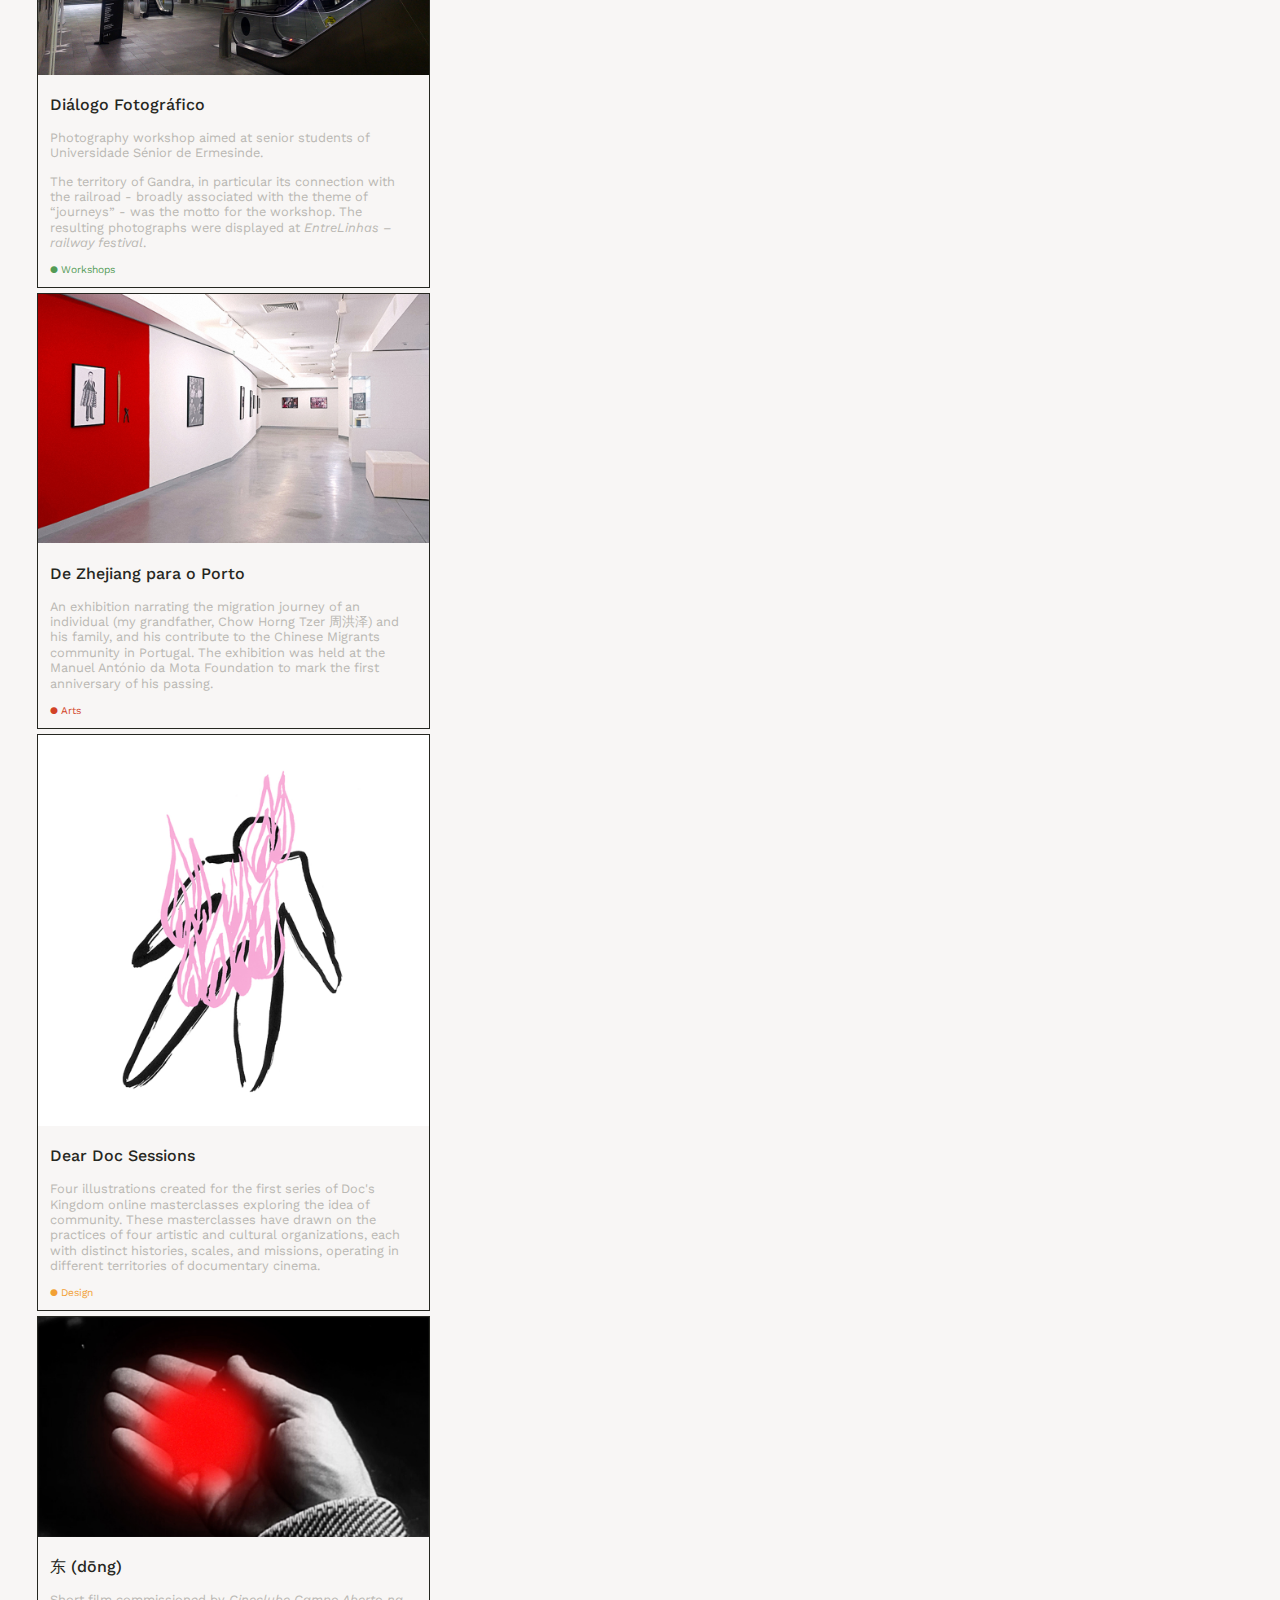
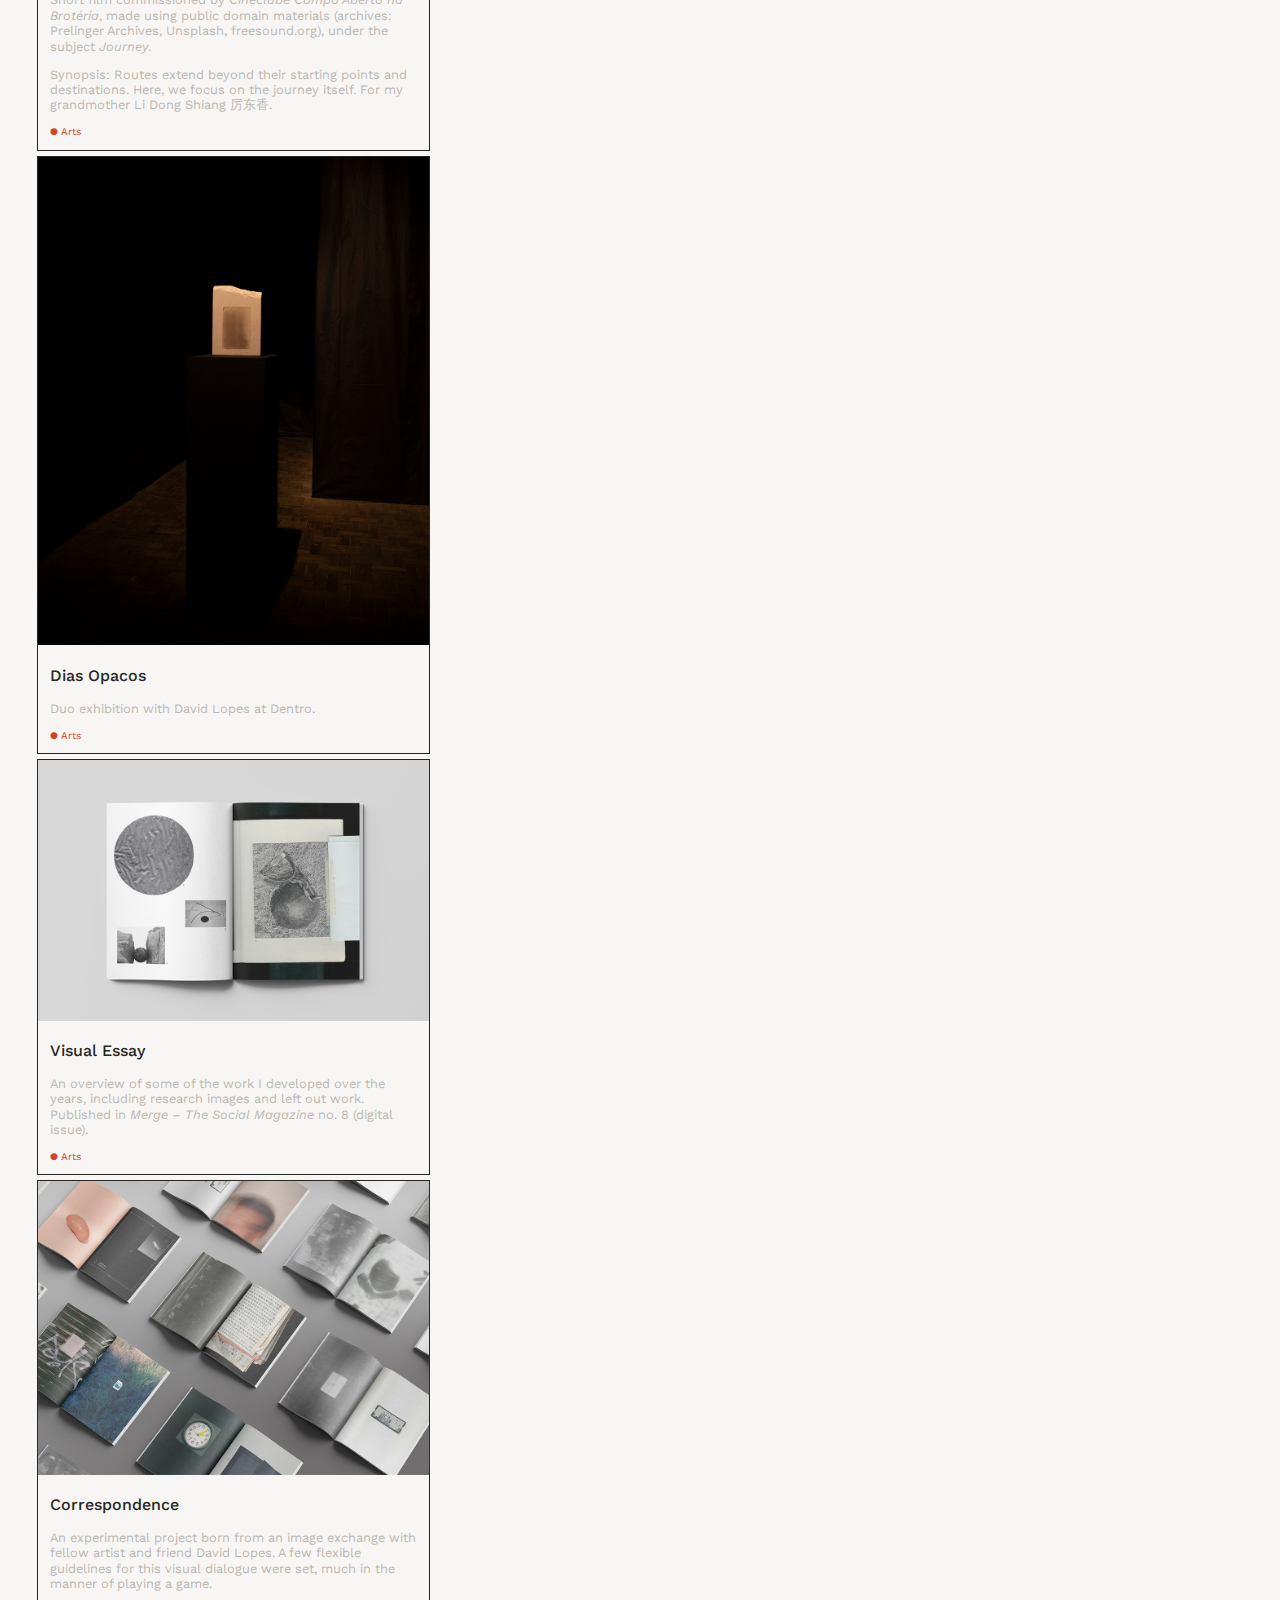
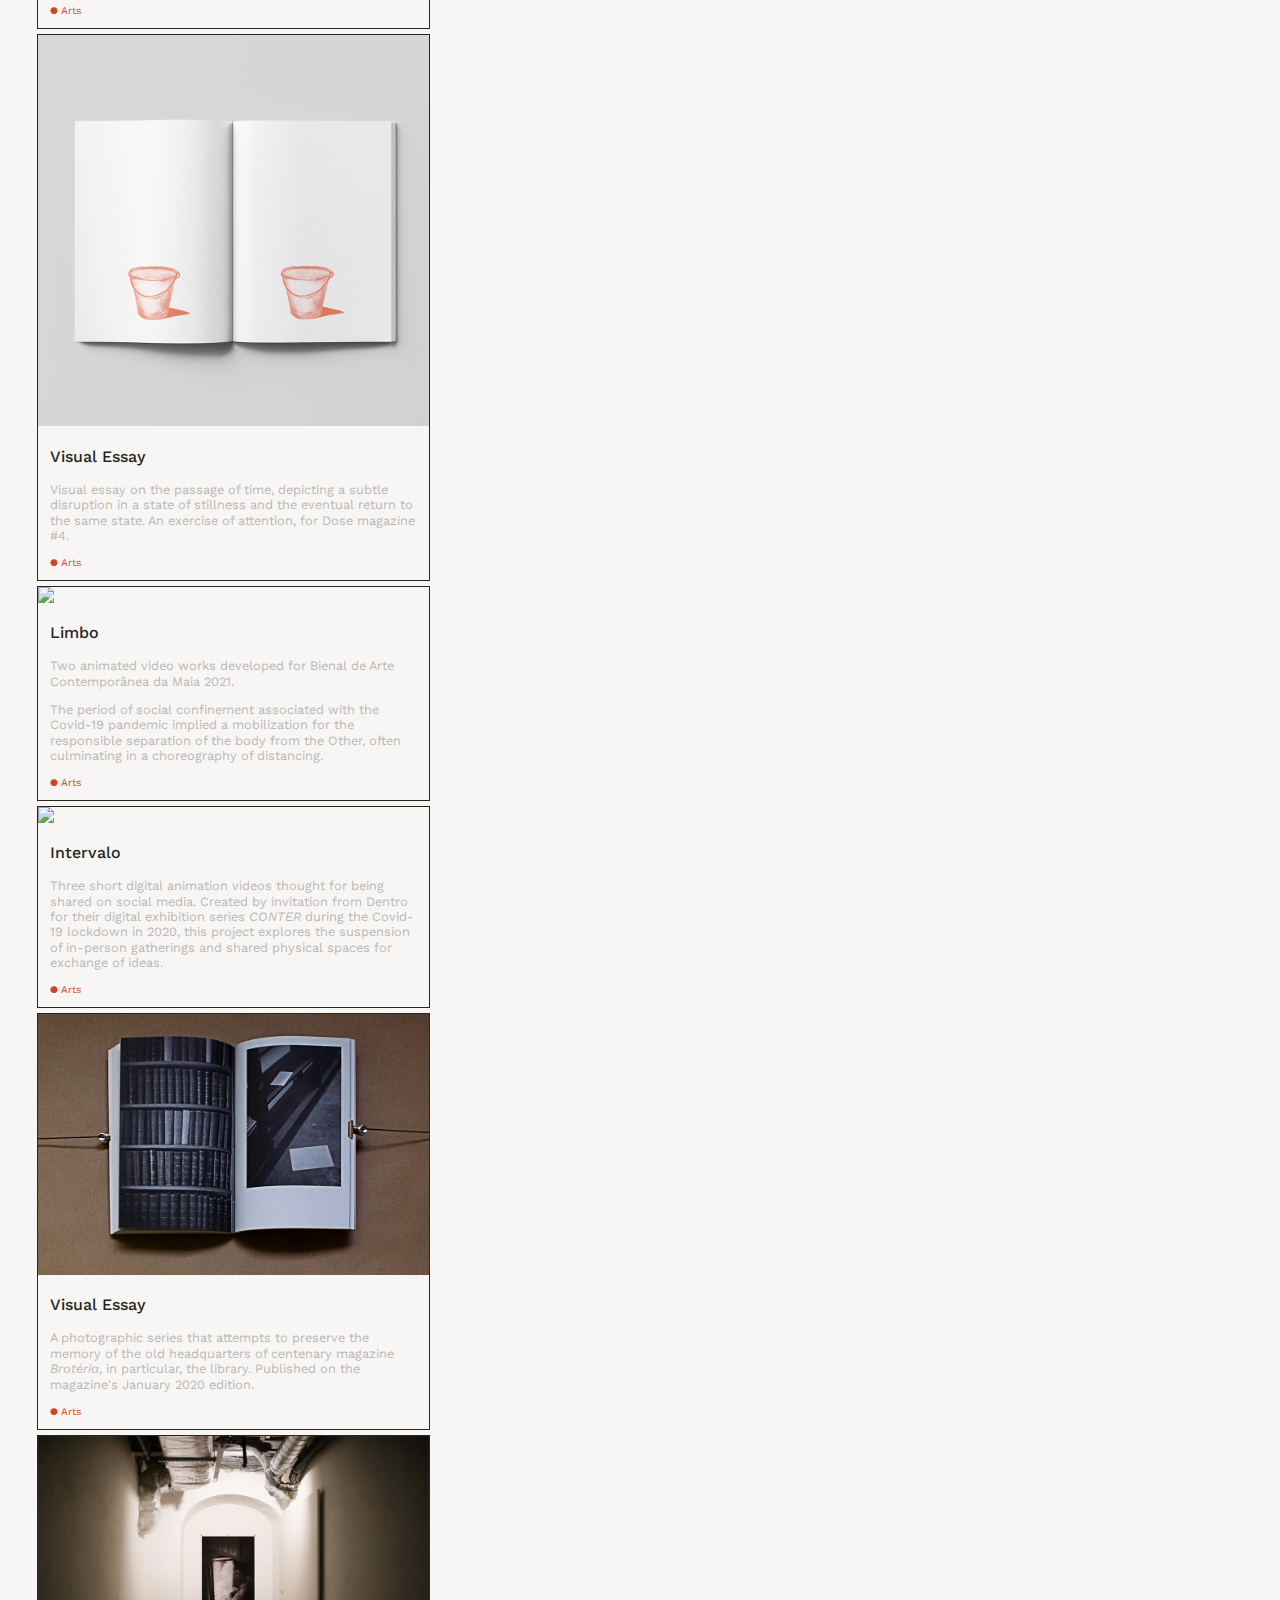
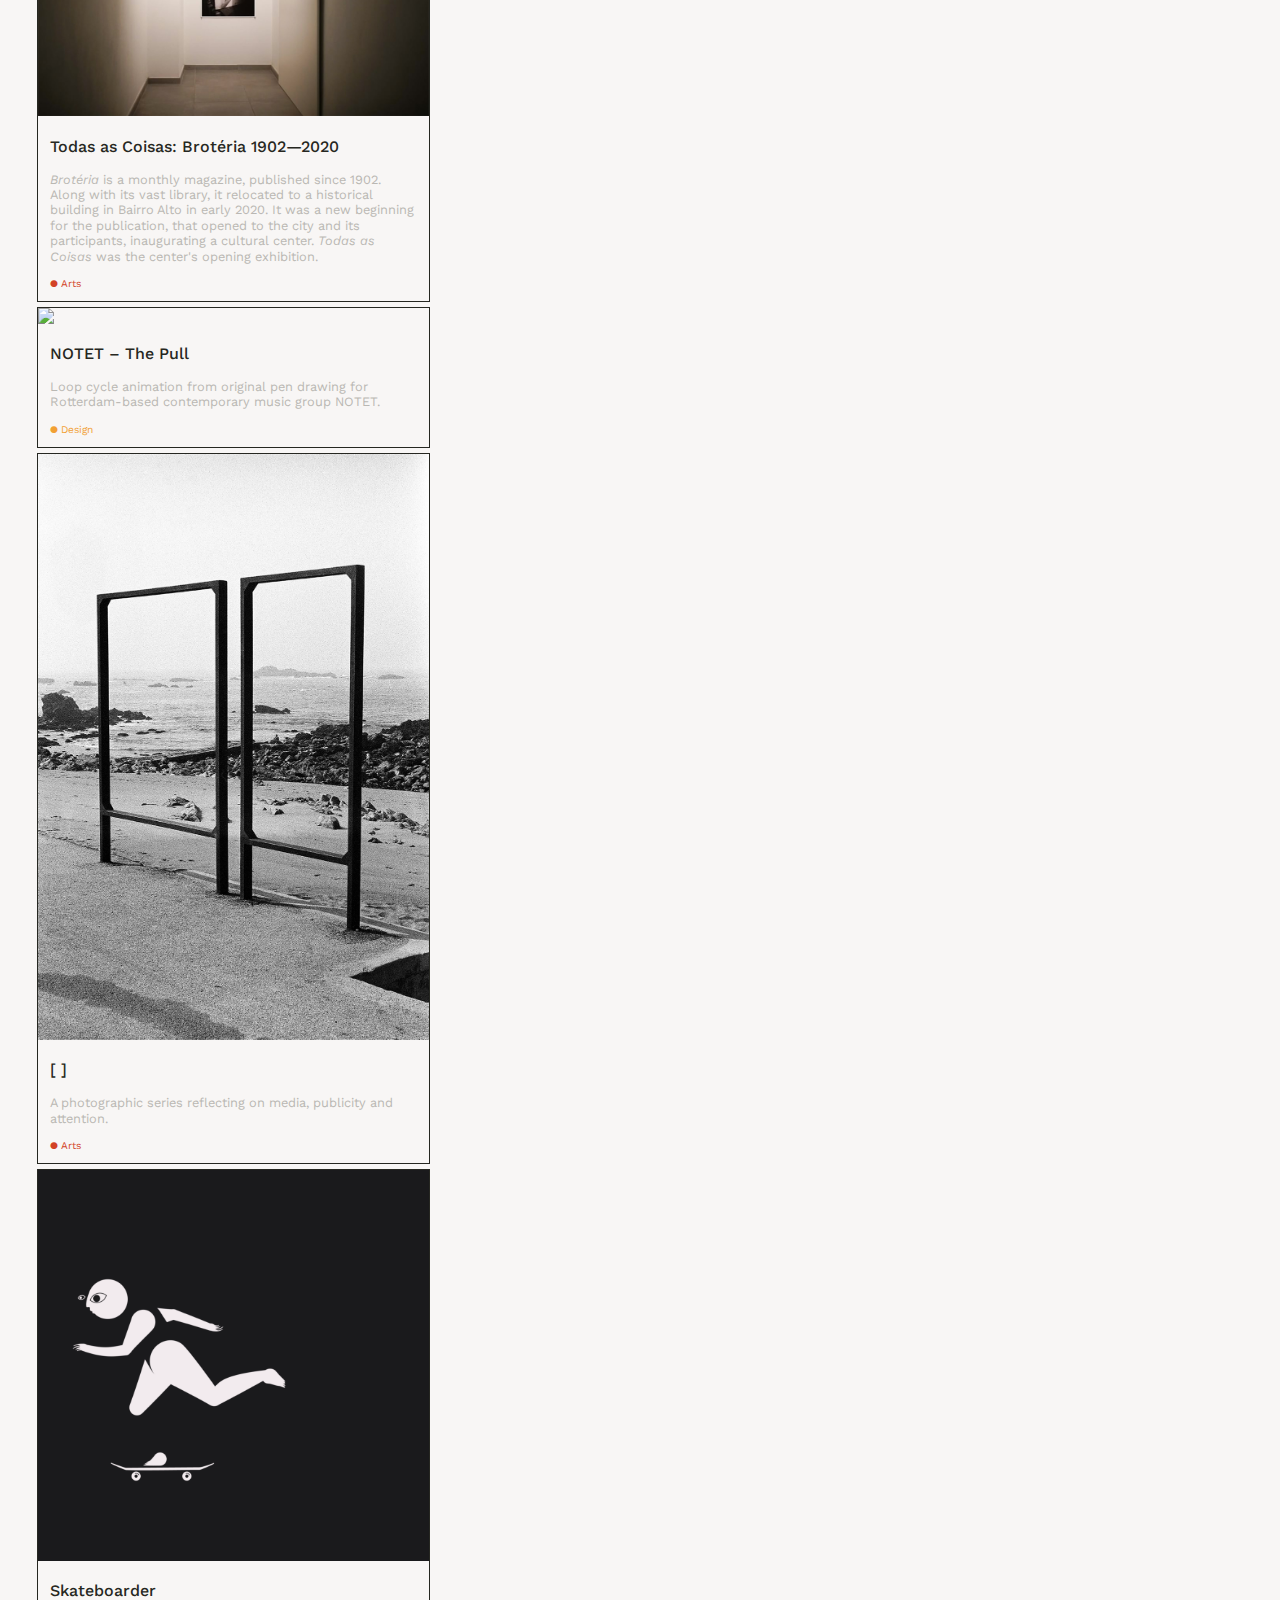
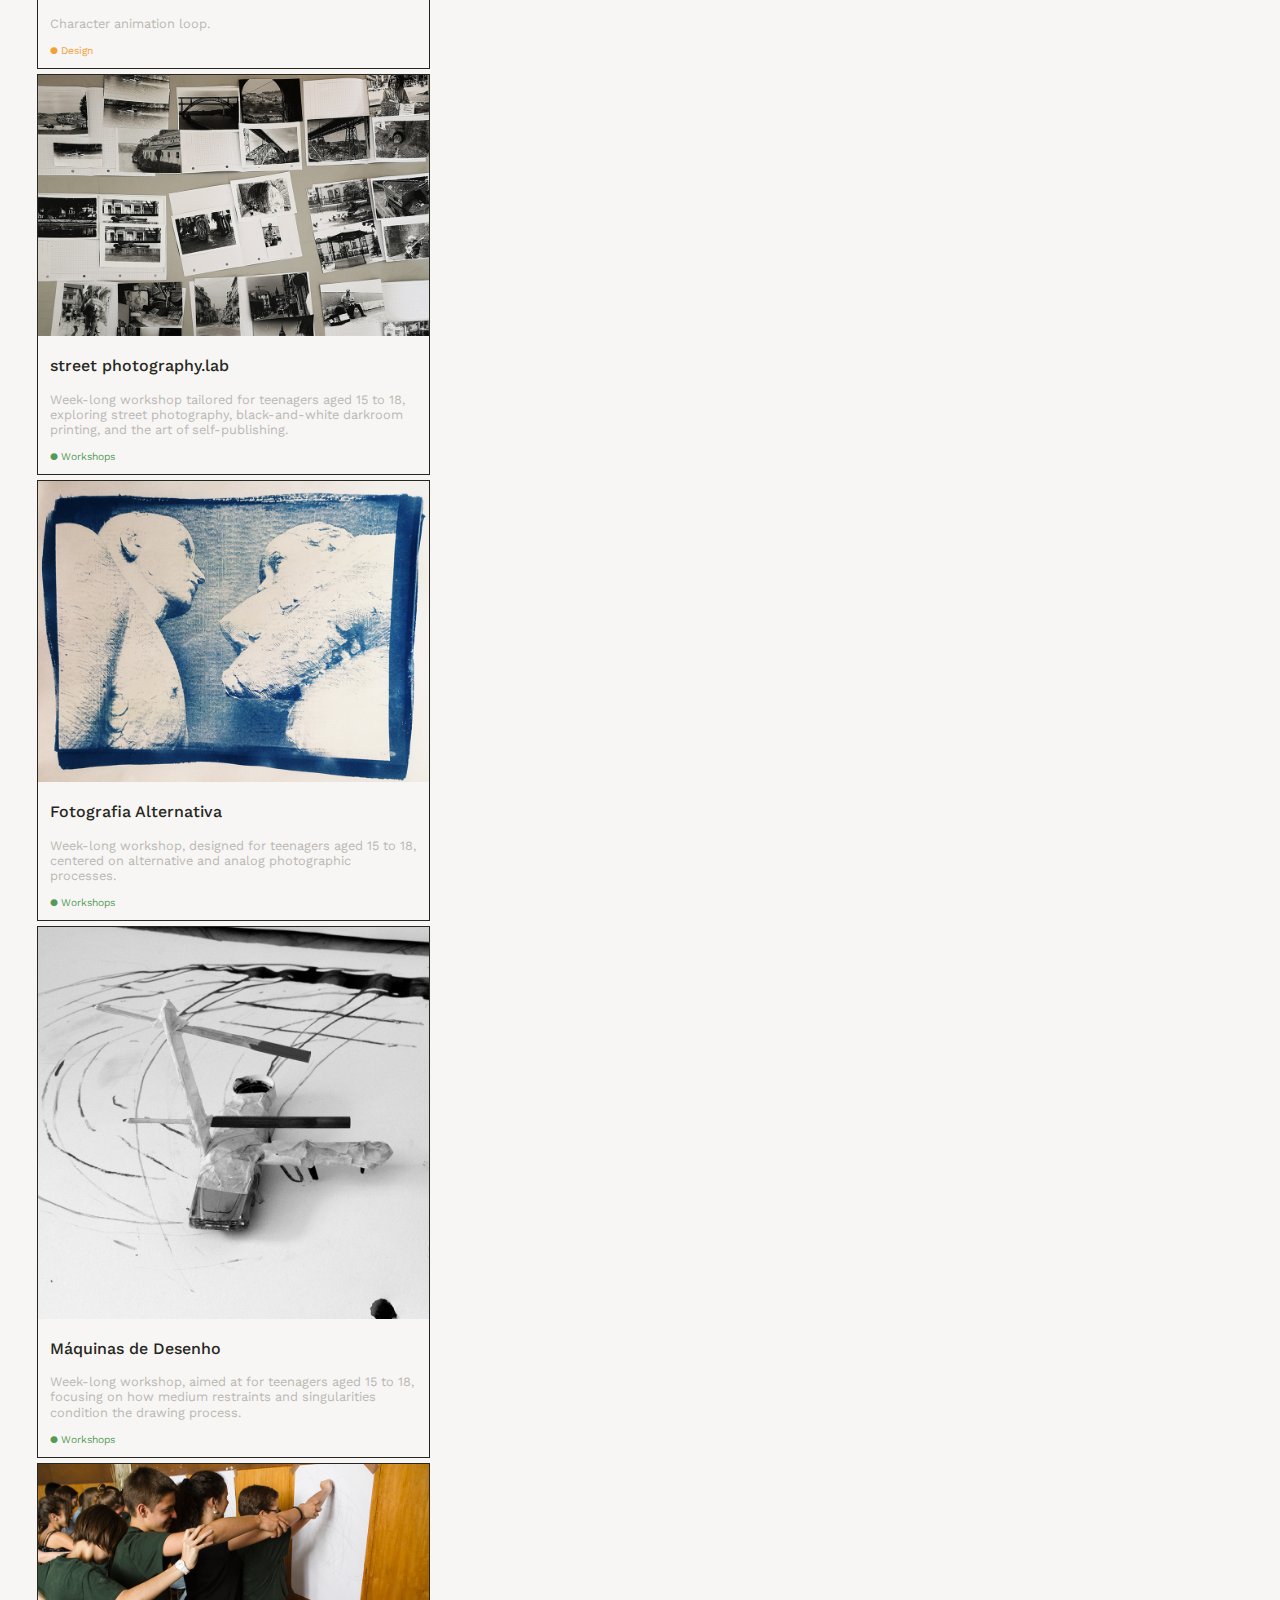
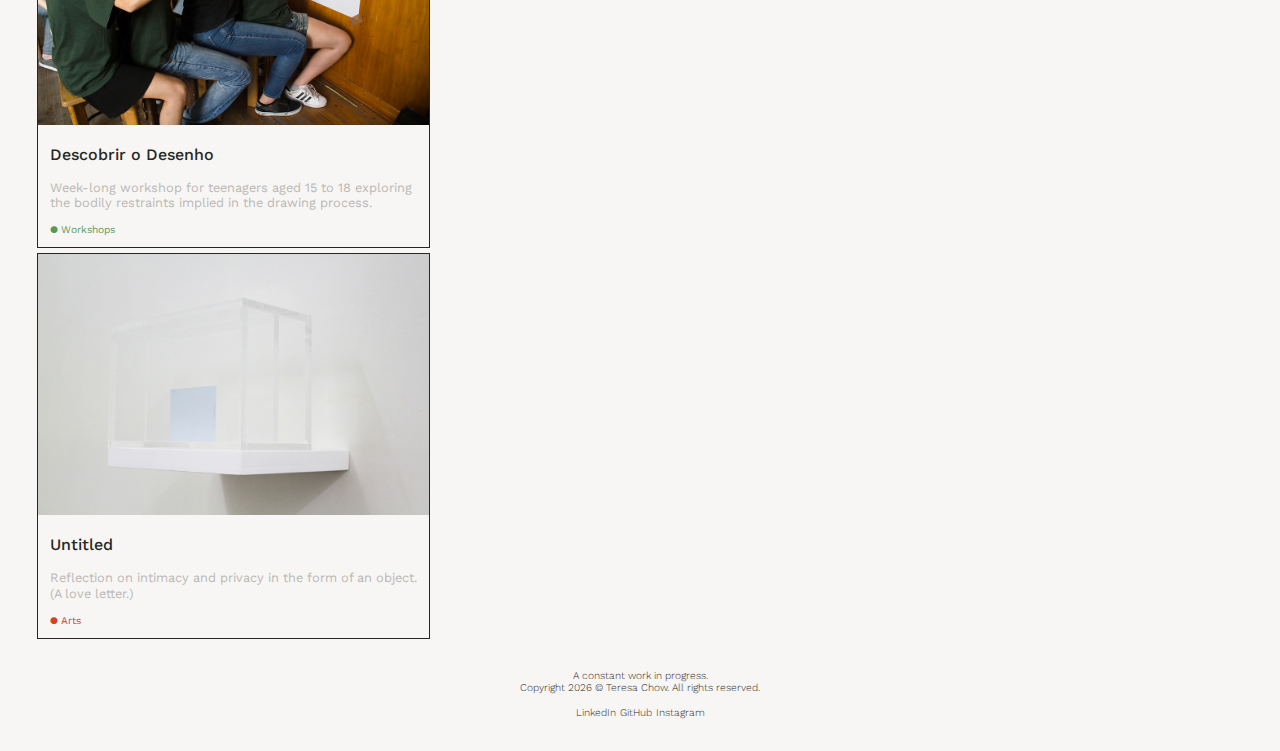
==== commit 9e5e664c: "added class="active" to nav items" ====
--- a/index.html
+++ b/index.html
@@ -29,7 +29,7 @@
       <li><button class="btn" onclick="filterSelection('design')">Design</button></li>
       <li><button class="btn" onclick="filterSelection('visual-arts')">Visual Arts</button></li>
       <li><button class="btn" onclick="filterSelection('workshops')">Workshops</button></li-->
-      <li><a href="index.html">Work</a></li>
+      <li><a href="index.html" class="active">Work</a></li>
       <li><a href="info.html">Info</a></li>
       <li><a href="contact.html">Contact</a></li>
     </ul>
@@ -300,4 +300,4 @@
 }*/
 </script>
 </body>
-</html>+</html>
--- a/style.css
+++ b/style.css
@@ -113,8 +113,8 @@
 }*/
 
 .grid-item {
+  margin: 5px;
   height: fit-content;
-  margin: 0.5%;
   border-style: solid;
   border-width: 1px;
   border-color: #262721;
@@ -169,7 +169,7 @@
   cursor: pointer;
   display: inline-block;
   float: right;
-  padding-top: 0.8em;
+  padding: 1.5em 1em 1.5em 0;
   position: relative;
   user-select: none;
 }
@@ -236,25 +236,43 @@
   top: 0;
 }
 
-/* ------------------------ MOBILE ------------------------ */
-@media only screen and (max-width: 480px) {
+/* --------------------- SMALL DEVICES -------------------- */
+@media only screen and (max-width: 768px) {
   .mobile {display: block;}
   .tablet {display: none;}
   .desktop {display: none;}
 
+  .name {
+    padding: 1.5em 0 1.5em 1em;
+  }
+
+  nav {
+    max-height: 0;
+    opacity: 0;
+  }
+
+  nav li {
+    padding-left: 1em;
+    line-height: 3em;
+  }
+
+  main {
+    padding-top: 60px;
+  }
+
   .grid-item {
-    width: 100%;
-  }
-}
-
-/* ------------------------ TABLET ------------------------ */
-@media only screen and (max-width: 768px) {
+    width: 96%;
+  }
+}
+
+/* --------------------- MEDIUM DEVICES ------------------- */
+@media only screen and (min-width: 769px) and (max-width: 962px) {
   .tablet {display: block;}
   .mobile {display: none;}
   .desktop {display: none;}
 
   .name {
-    padding: 1% 0 1% 0;
+    padding: 1.5em 0 1.5em 1em;
   }
 
   nav {
@@ -263,20 +281,21 @@
   }
 
   nav li {
-    line-height: 1.5em;
+    padding-left: 1em;
+    line-height: 2em;
   }
 
   main {
-    padding-top: 7.5%;
+    padding-top: 60px;
   }
 
   .grid-item {
-    width: 49%;
-  }
-}
-
-/* ------------------------ DESKTOP ------------------------ */
-@media only screen and (min-width: 769px) {
+    width: 48.5%;
+  }
+}
+
+/* --------------------- LARGE DEVICES -------------------- */
+@media only screen and (min-width: 963px) {
   .desktop {display: block;}
   .tablet {display: none;}
   .mobile {display: none;}
@@ -297,7 +316,7 @@
   }
 
   main {
-    padding-top: 3%;
+    padding-top: 25px;
   }
 
   .grid-item {
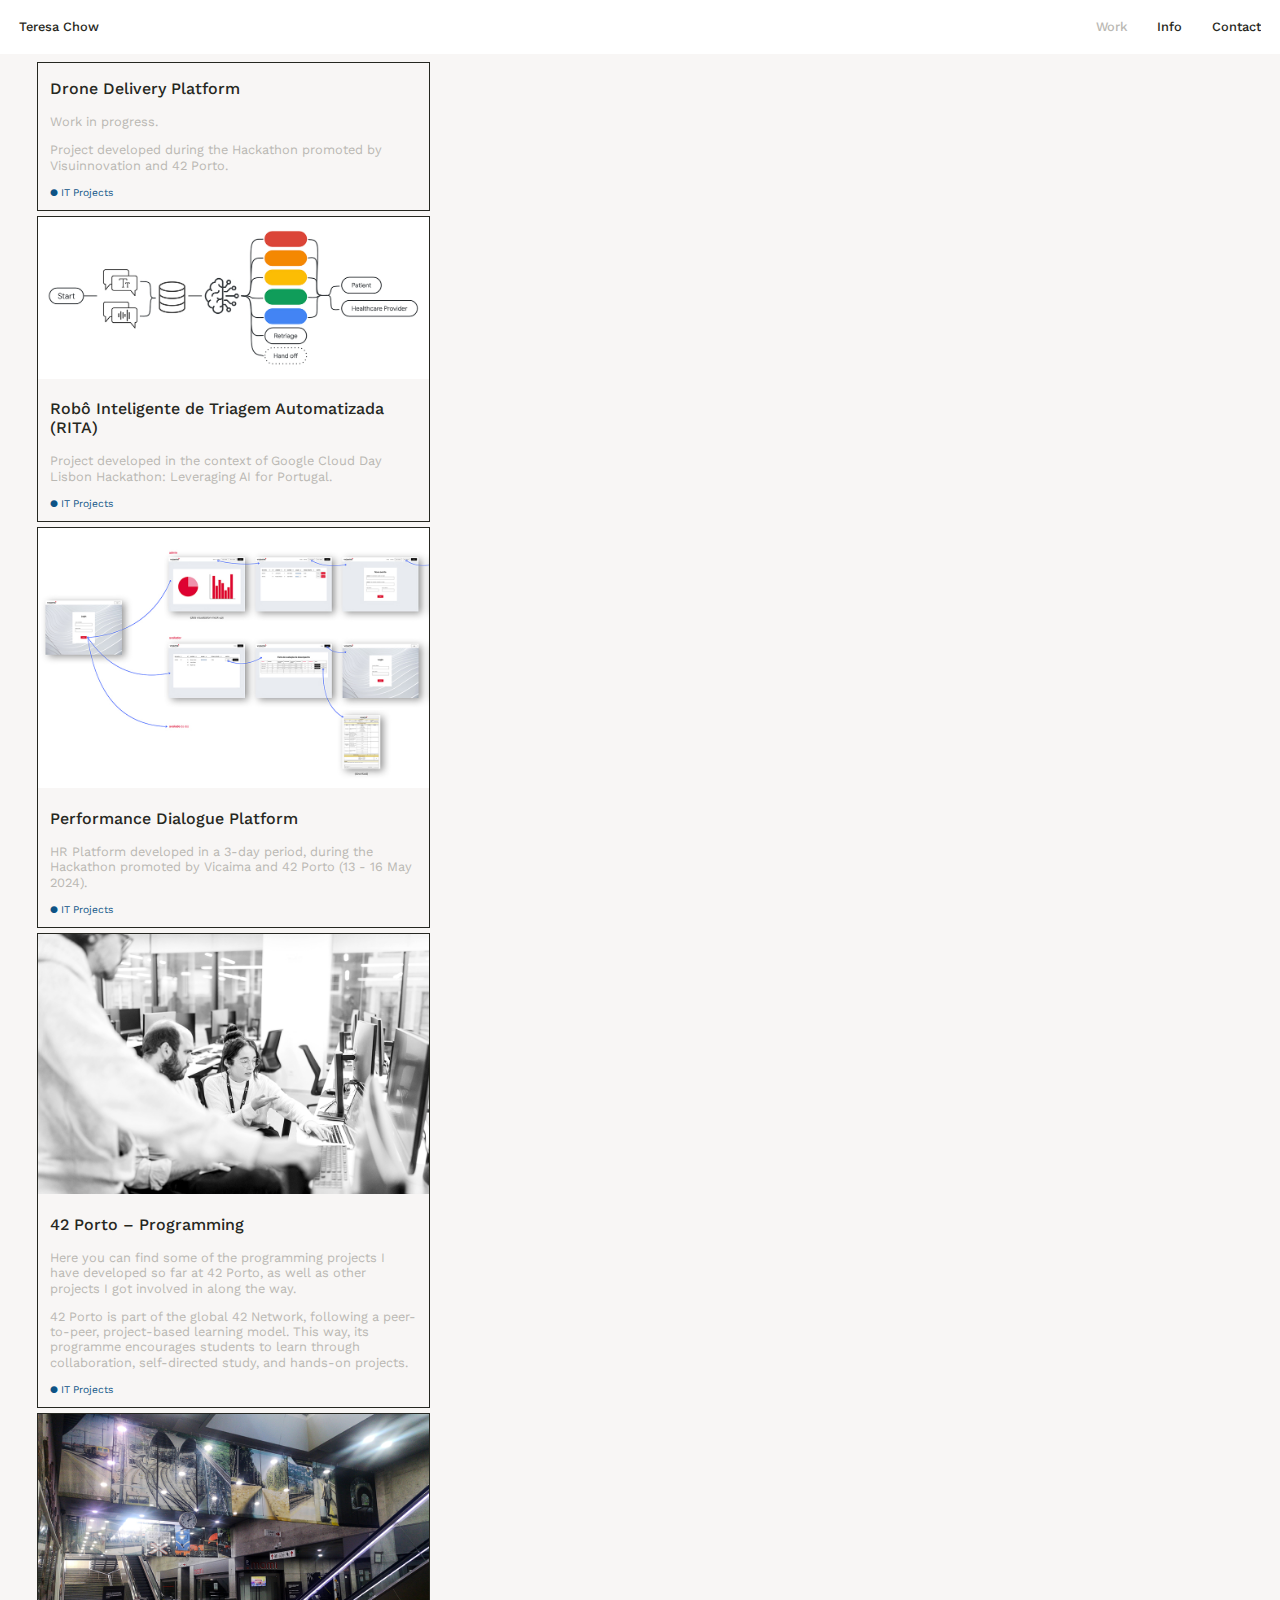
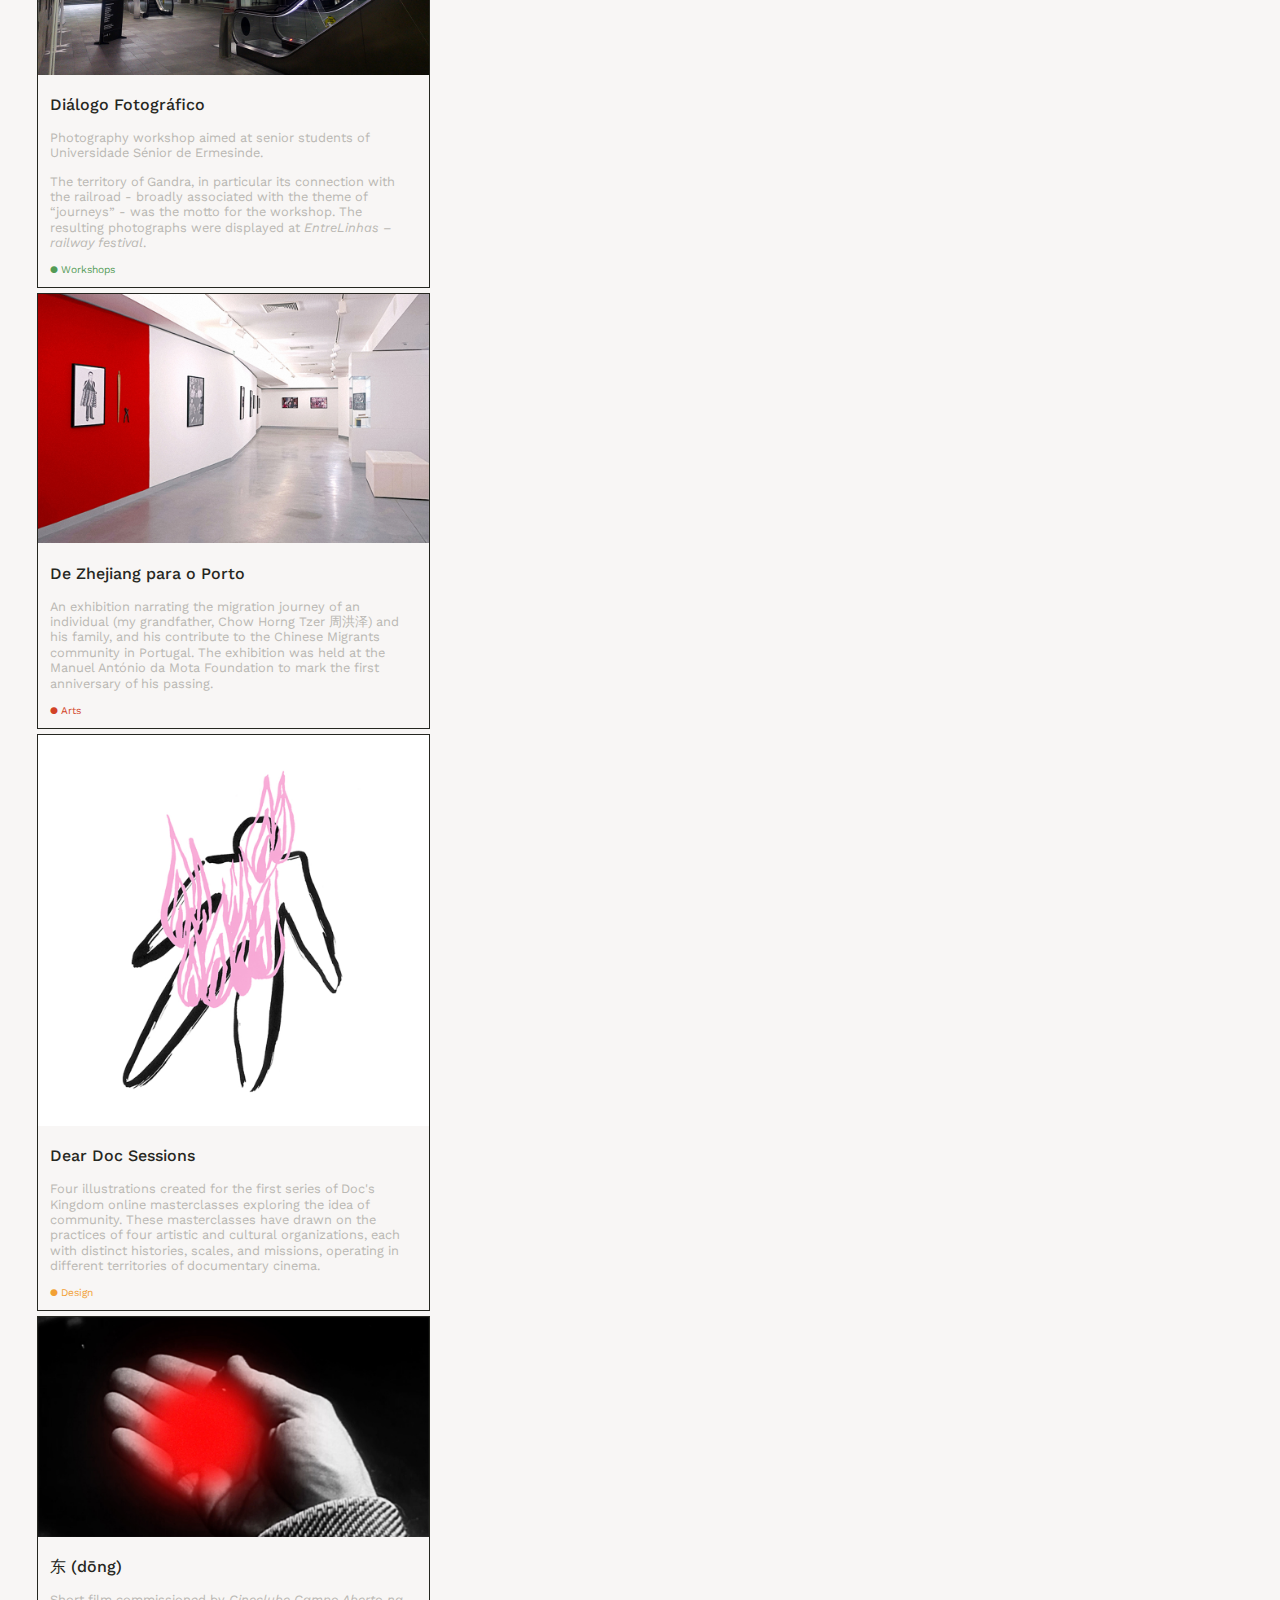
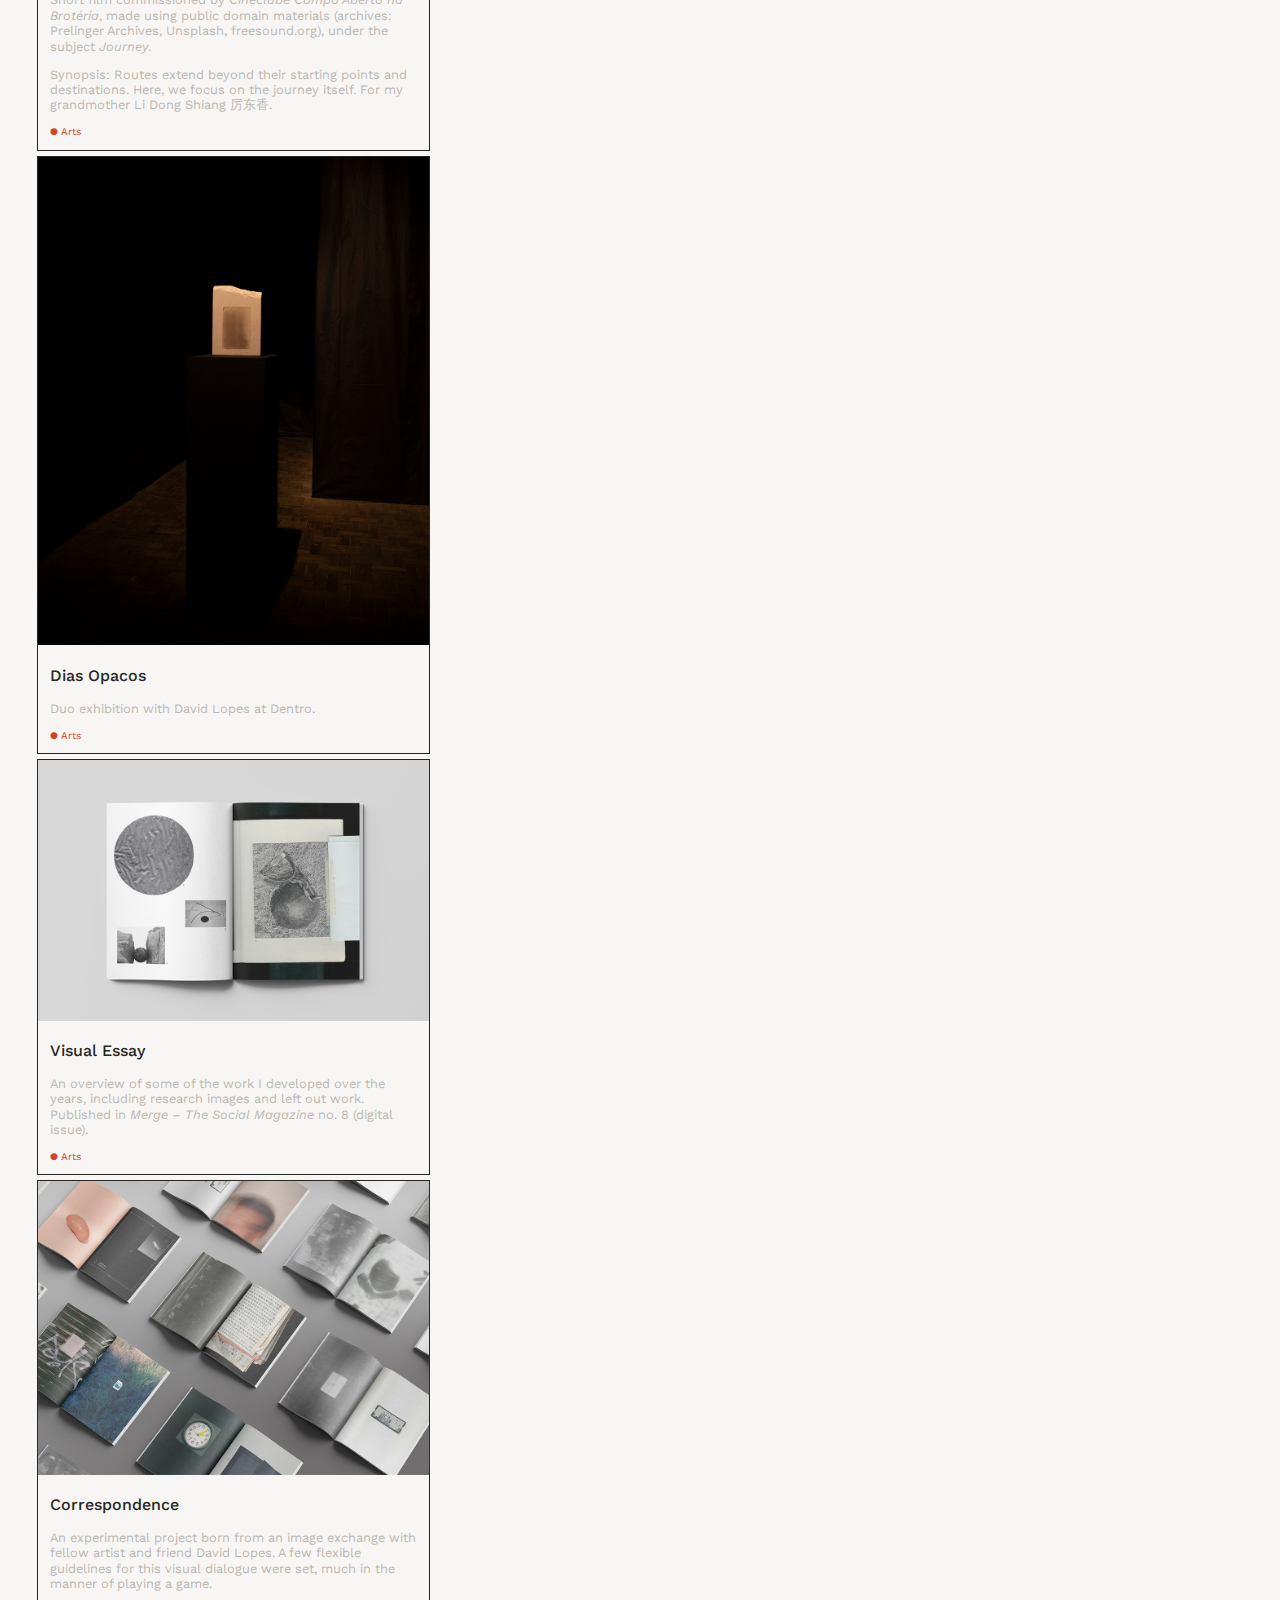
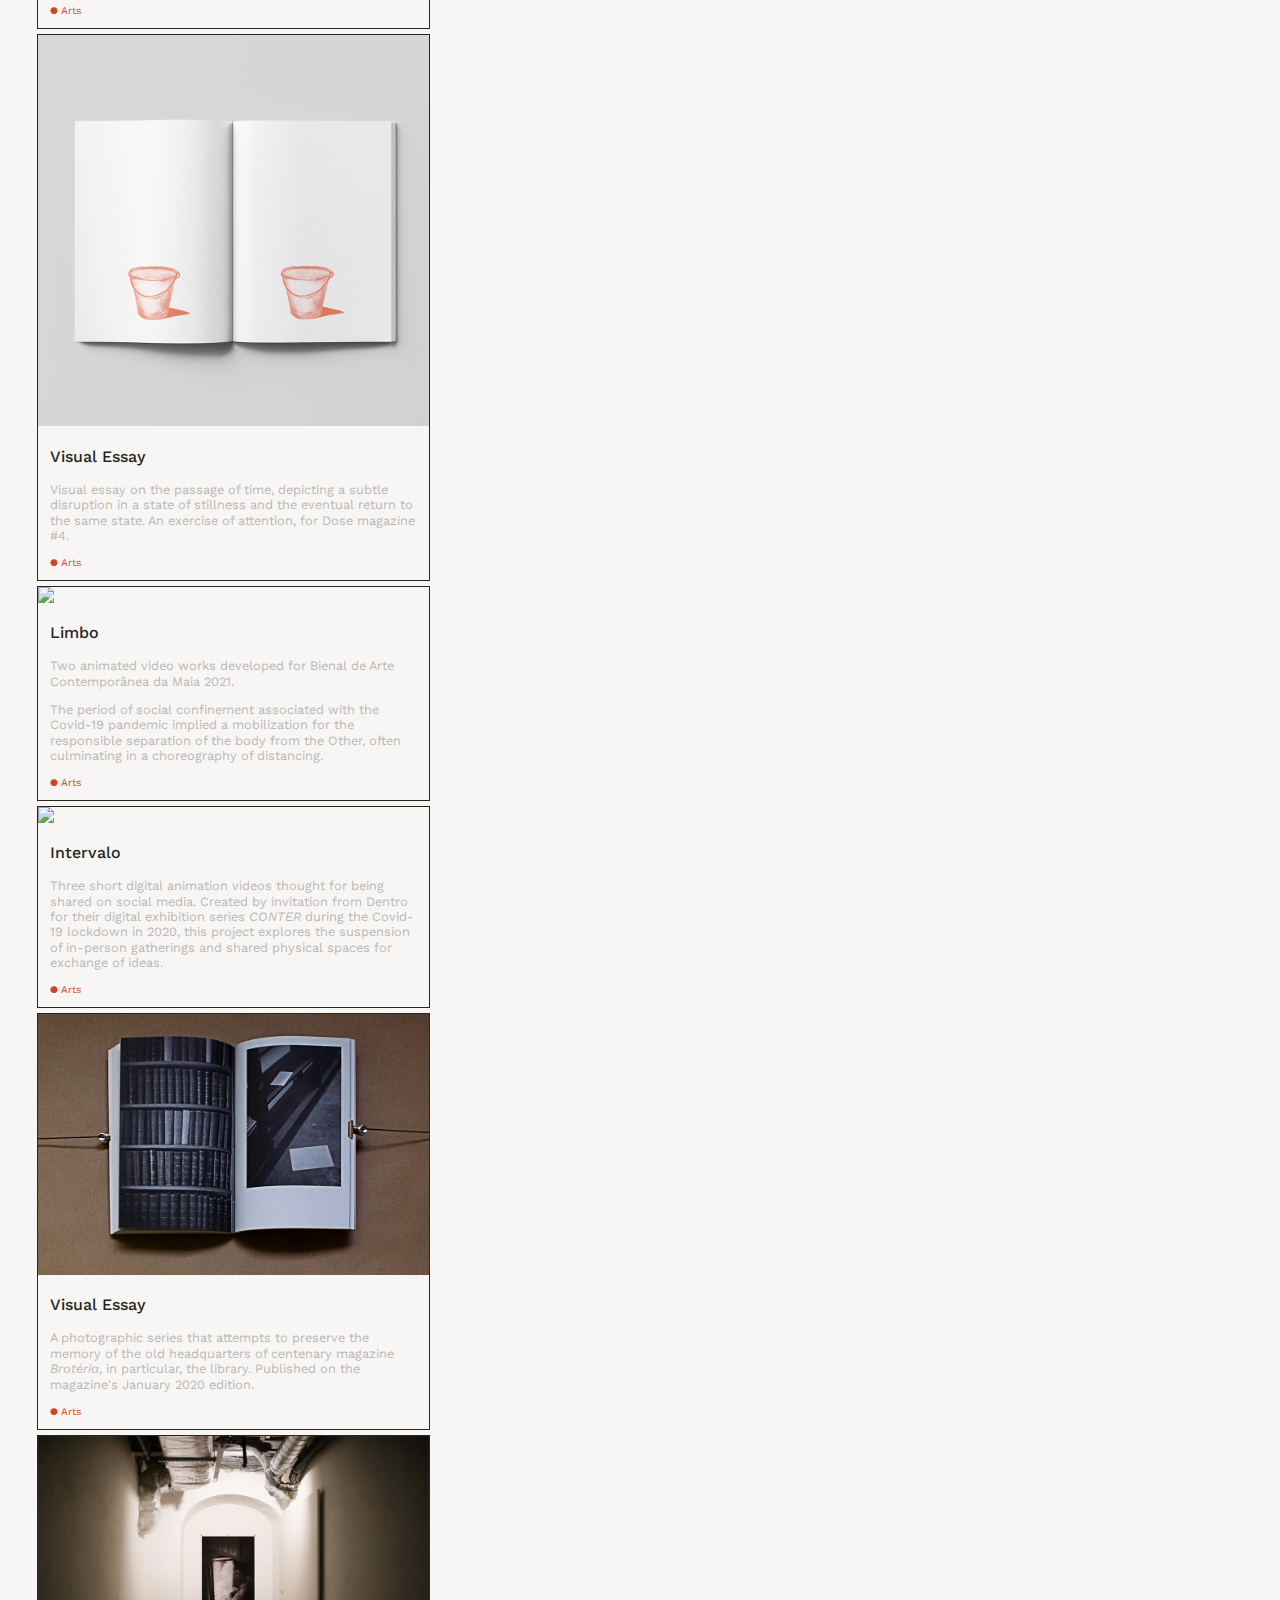
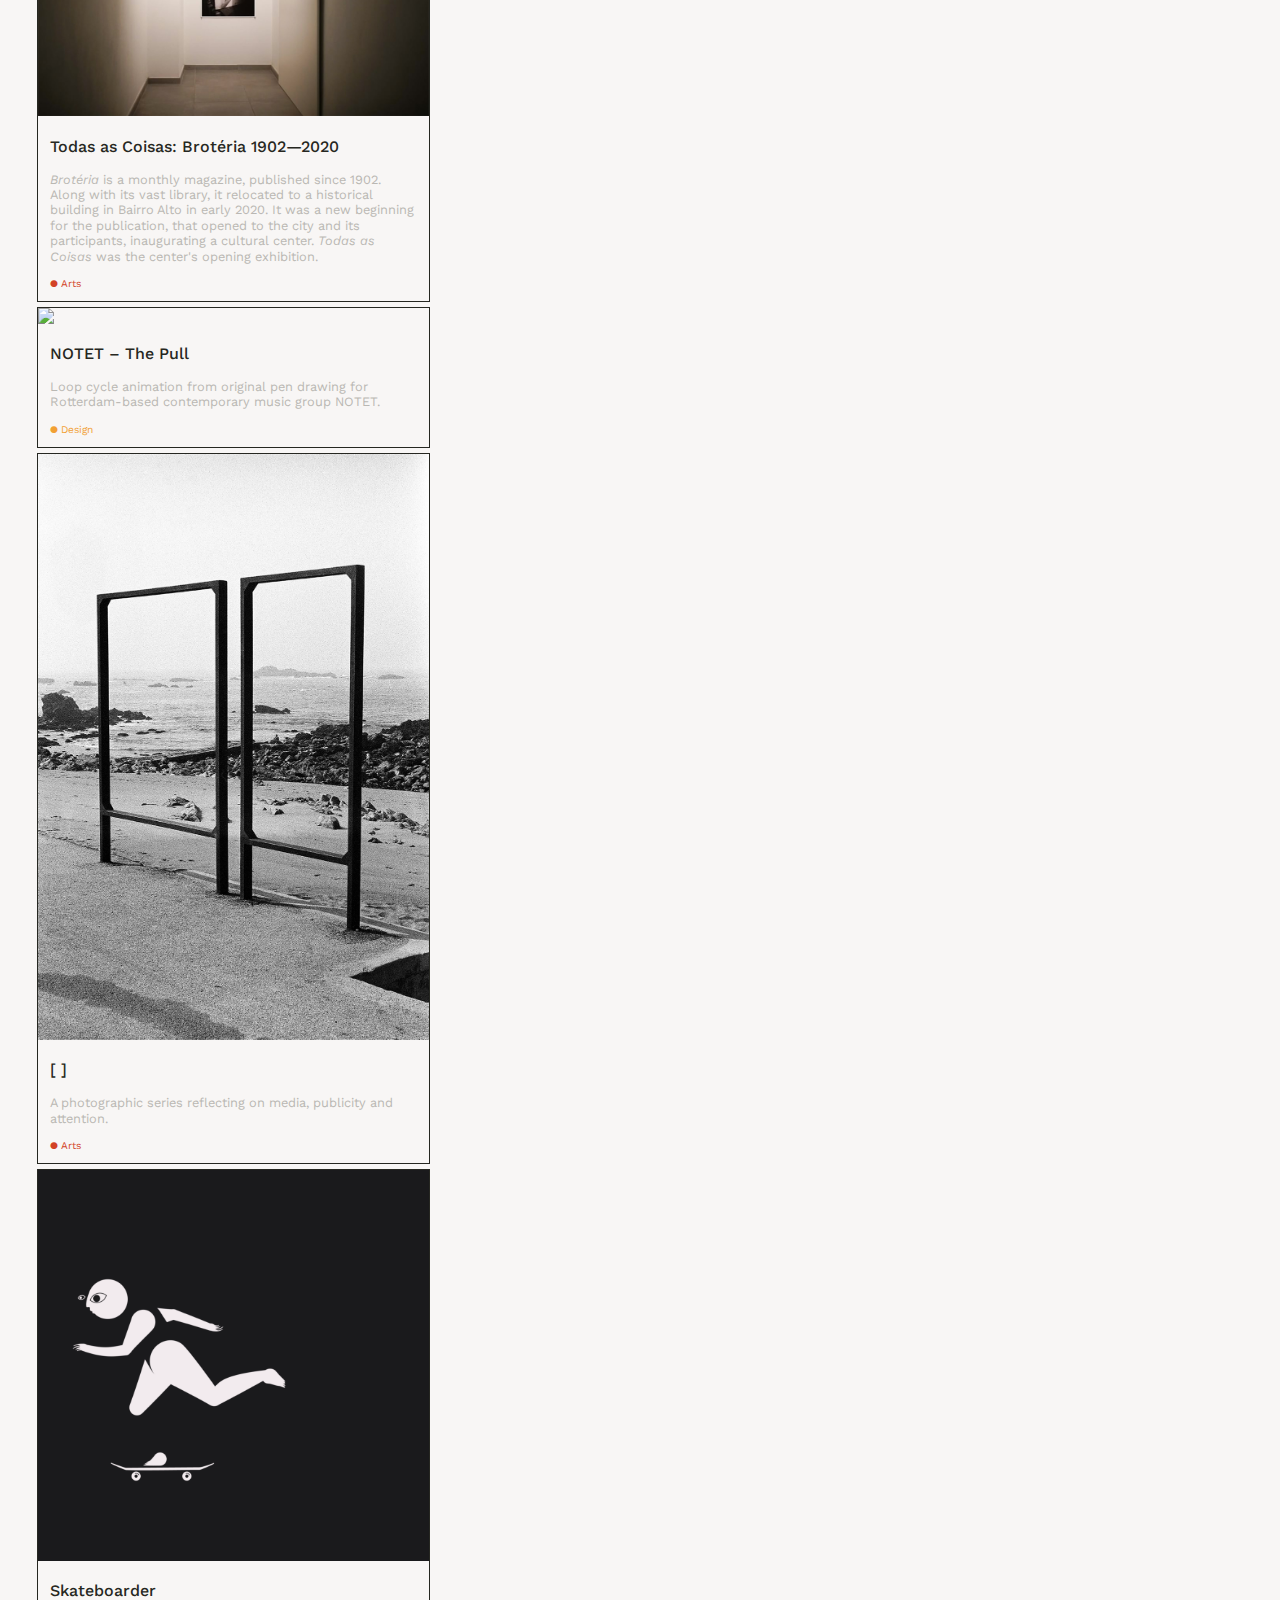
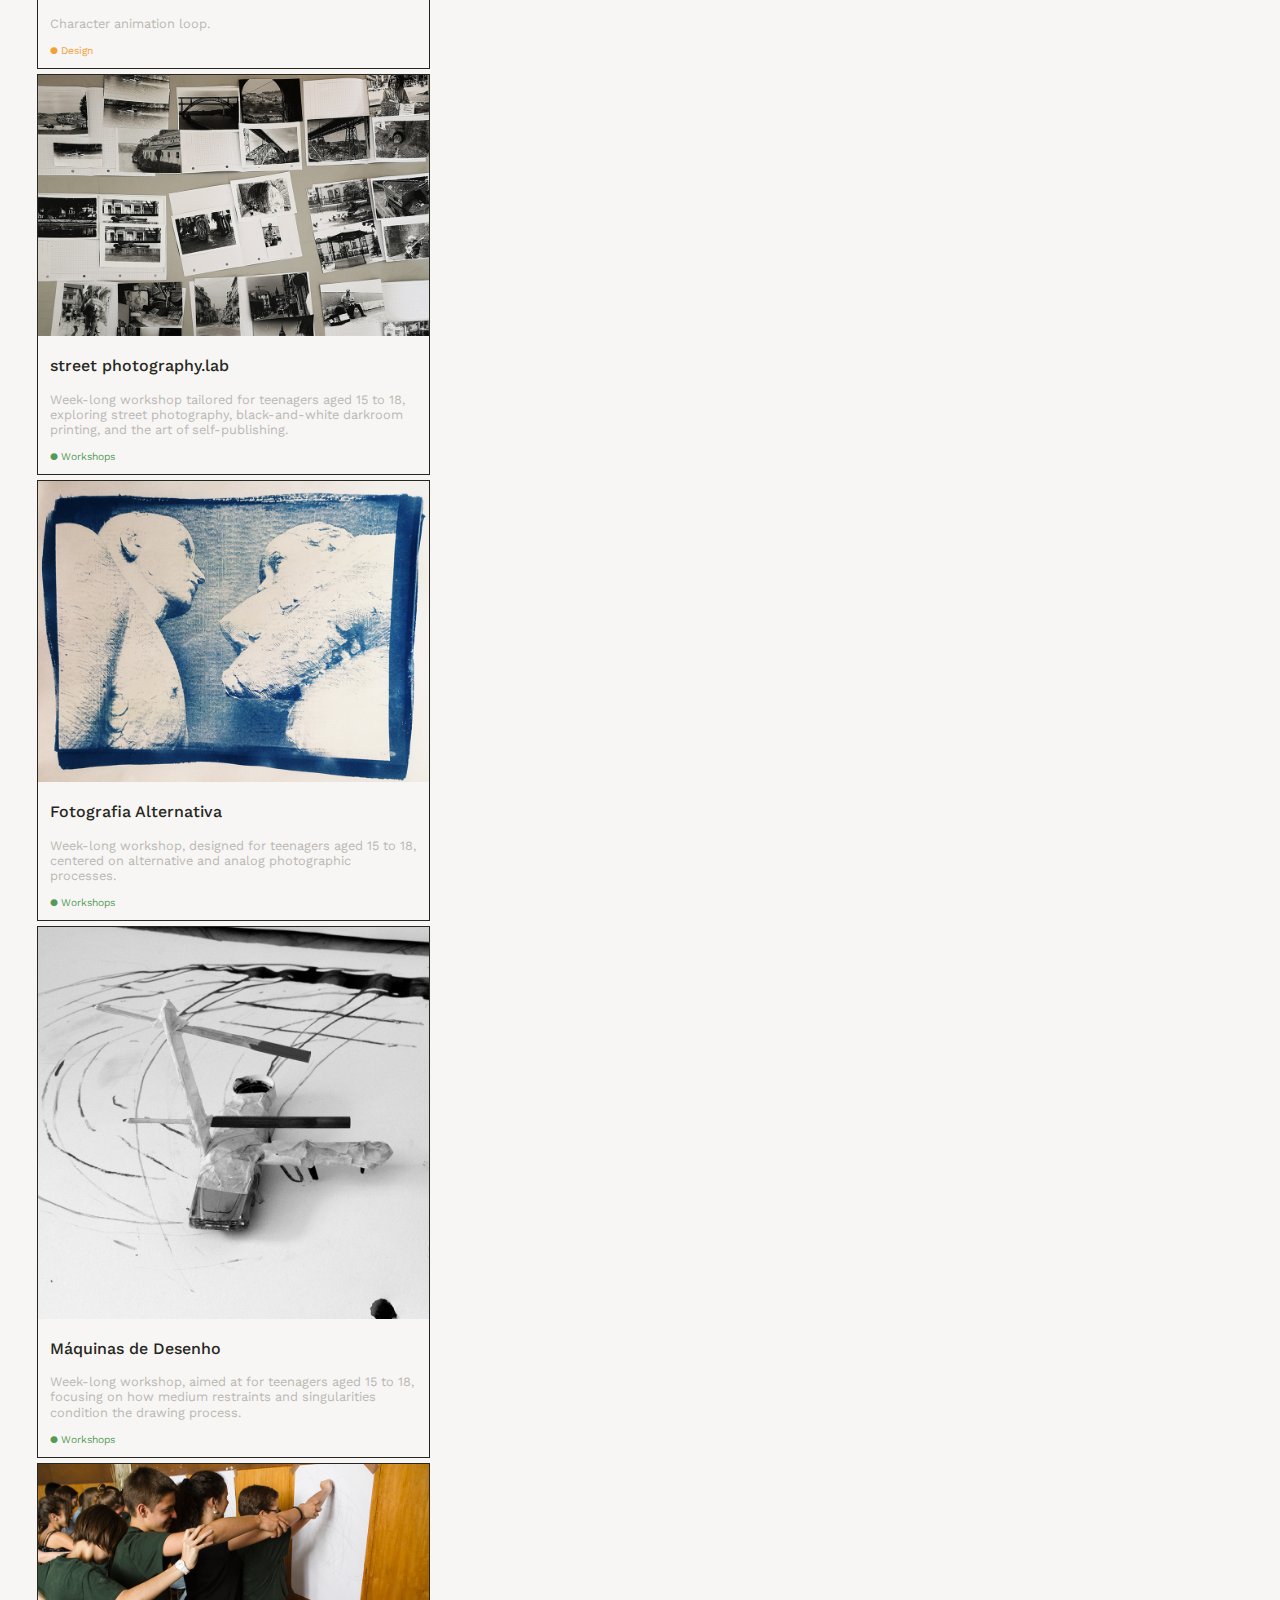
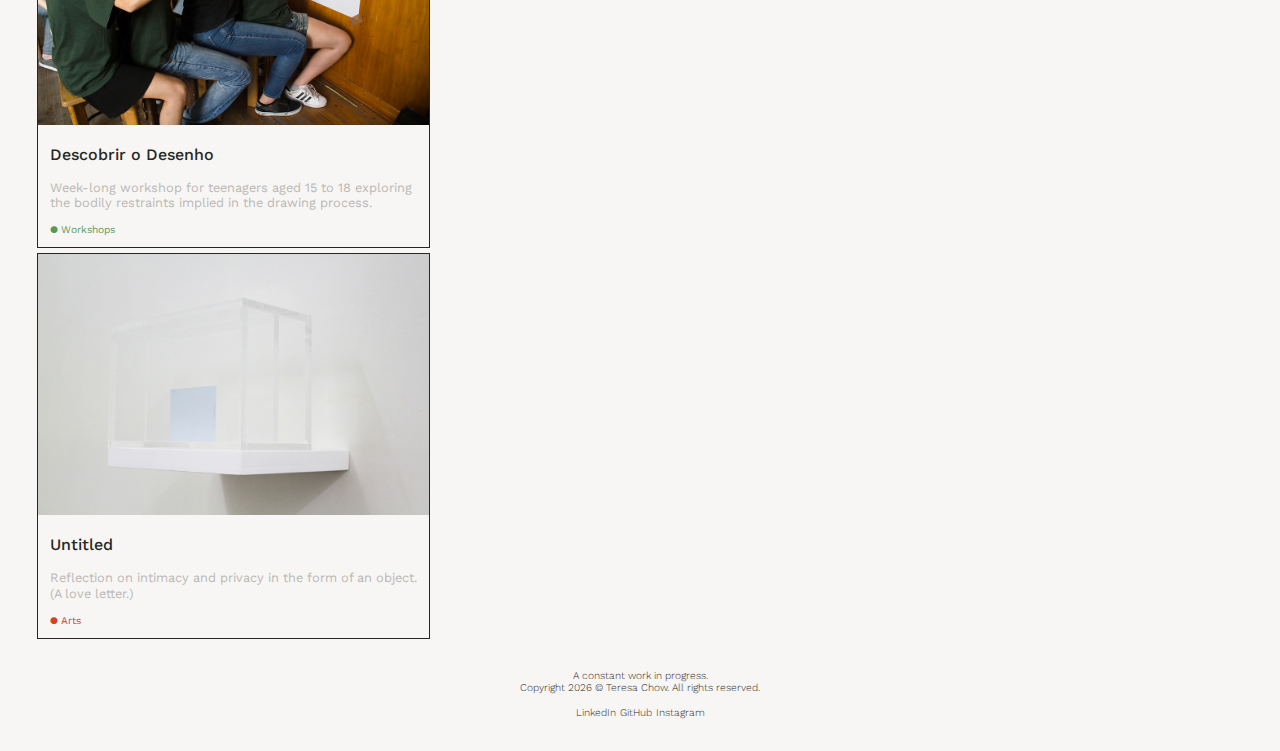
==== commit fbdbd761: "fixed URL anchor links" ====
--- a/index.html
+++ b/index.html
@@ -18,7 +18,7 @@
 
 <body>
 <header>
-  <h1 class="name"><a href="index.html">Teresa Chow</a></h1>
+  <h1 class="name"><a href="www.teresachow.net">Teresa Chow</a></h1>
   <input class="menu-btn mobile tablet" type="checkbox" id="menu-btn" />
   <label class="menu-icon mobile tablet" for="menu-btn"><span class="navicon"></span></label>
   <nav>
@@ -29,9 +29,9 @@
       <li><button class="btn" onclick="filterSelection('design')">Design</button></li>
       <li><button class="btn" onclick="filterSelection('visual-arts')">Visual Arts</button></li>
       <li><button class="btn" onclick="filterSelection('workshops')">Workshops</button></li-->
-      <li><a href="index.html" class="active">Work</a></li>
-      <li><a href="info.html">Info</a></li>
-      <li><a href="contact.html">Contact</a></li>
+      <li><a href="www.teresachow.net" class="active">Work</a></li>
+      <li><a href="/info">Info</a></li>
+      <li><a href="/contact">Contact</a></li>
     </ul>
     </div>
   </nav>
--- a/style.css
+++ b/style.css
@@ -49,7 +49,7 @@
   color: #bab8b3;
 }
 
-a:active, .btn.active {
+a.active, .btn.active {
   color: #bab8b3;
 }
 
@@ -322,4 +322,4 @@
   .grid-item {
     width: 32.333%;
   }
-}+}
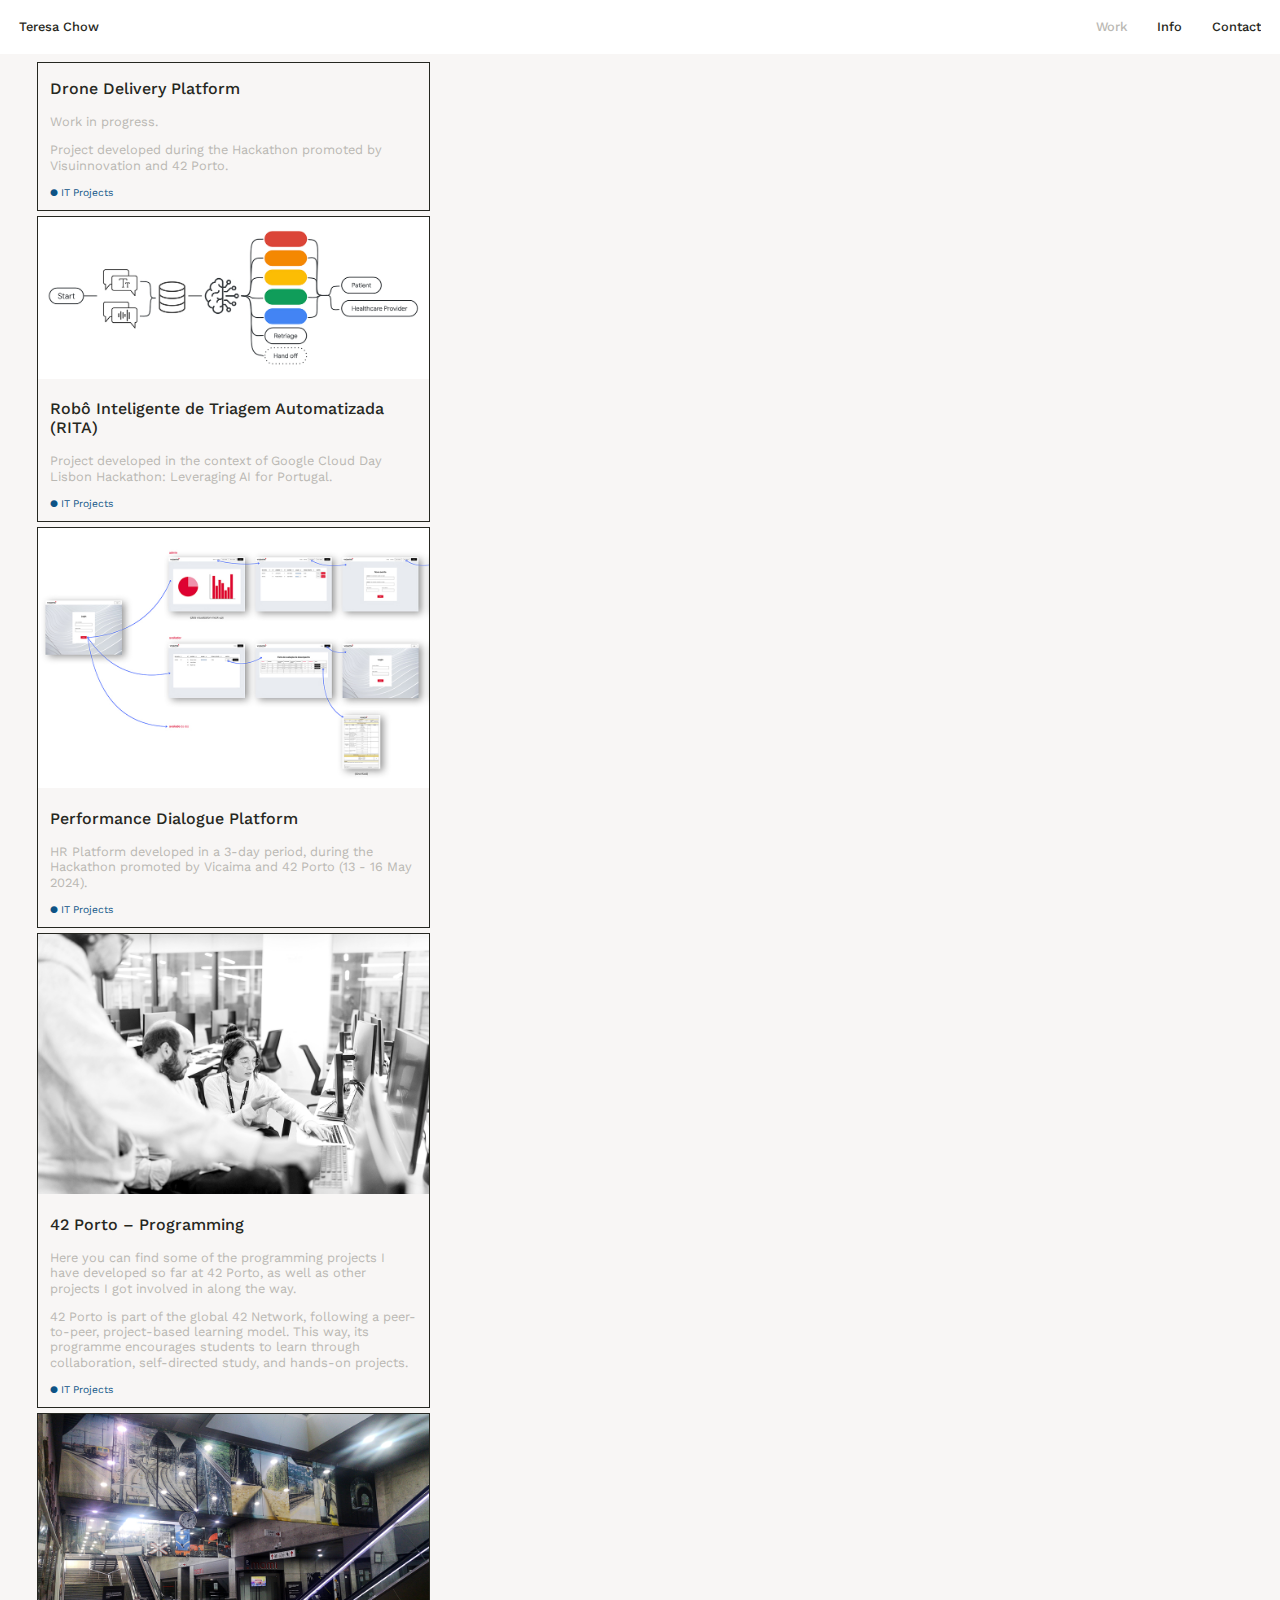
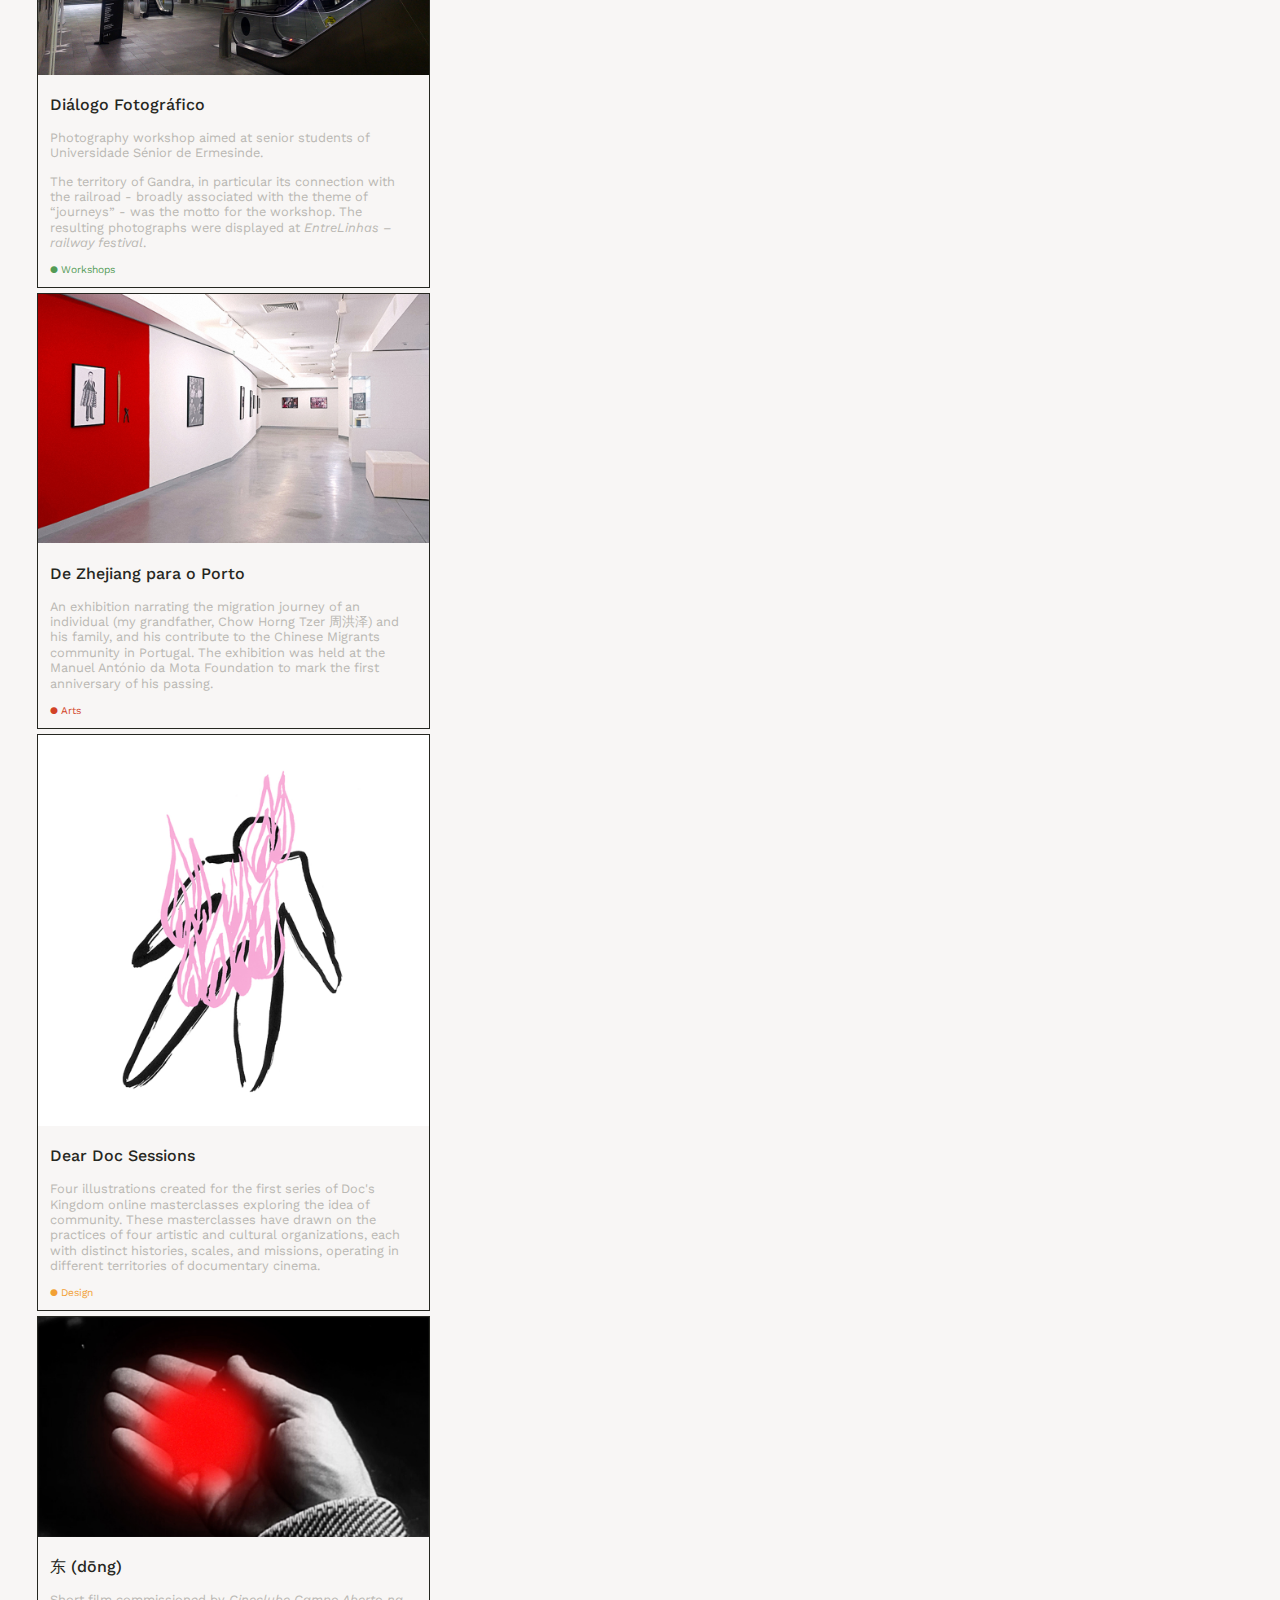
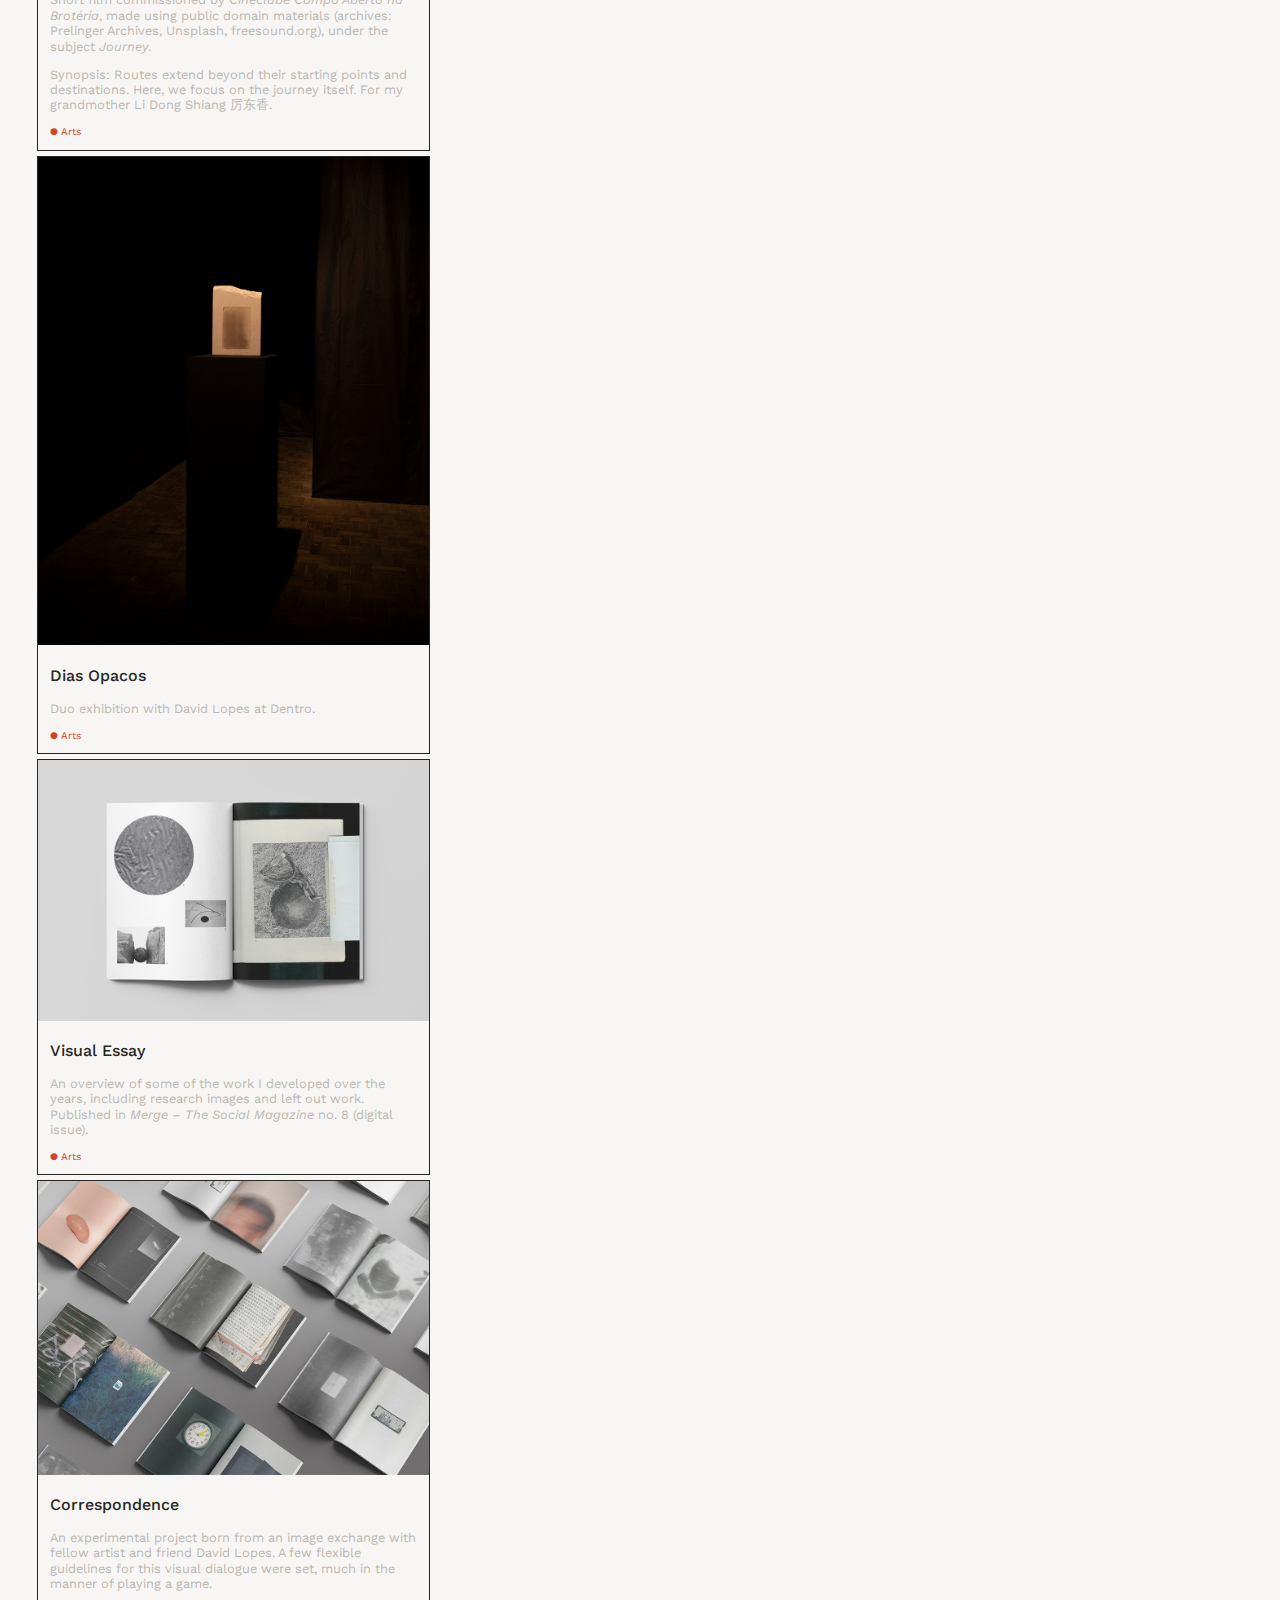
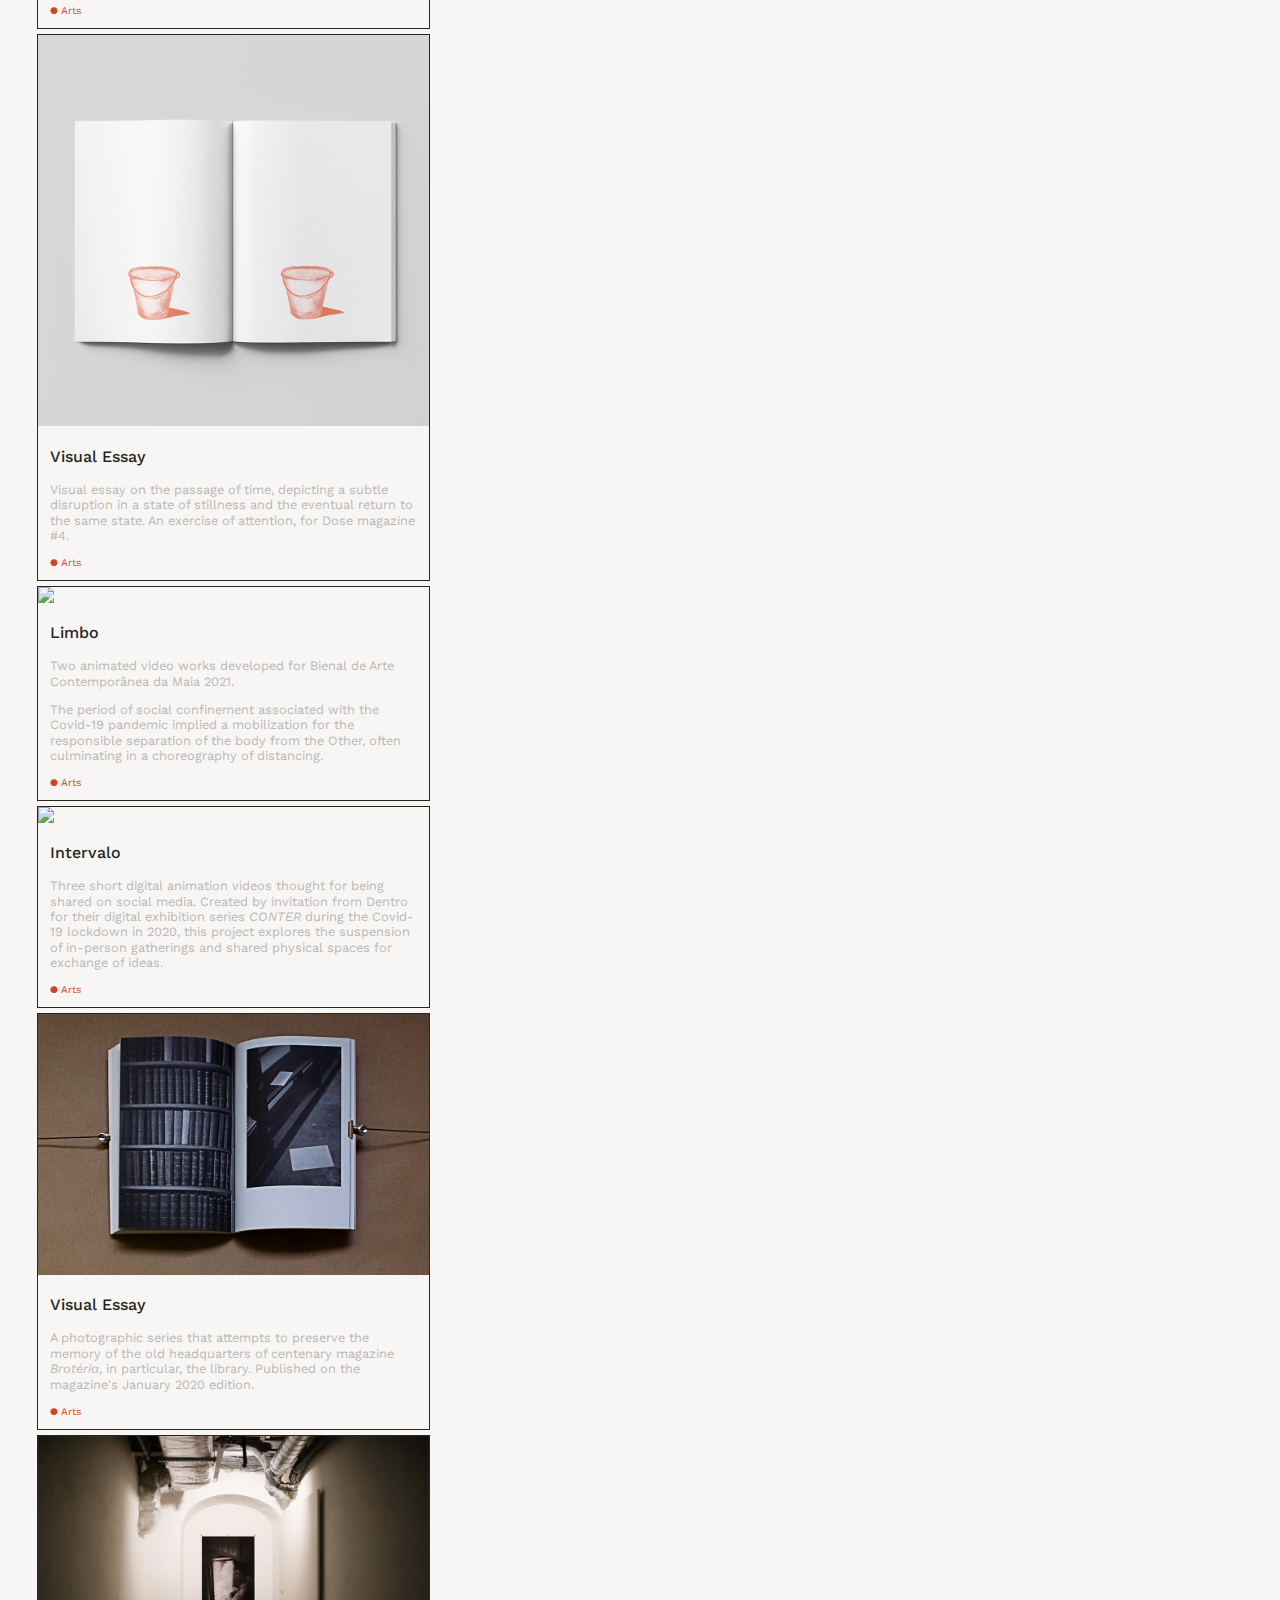
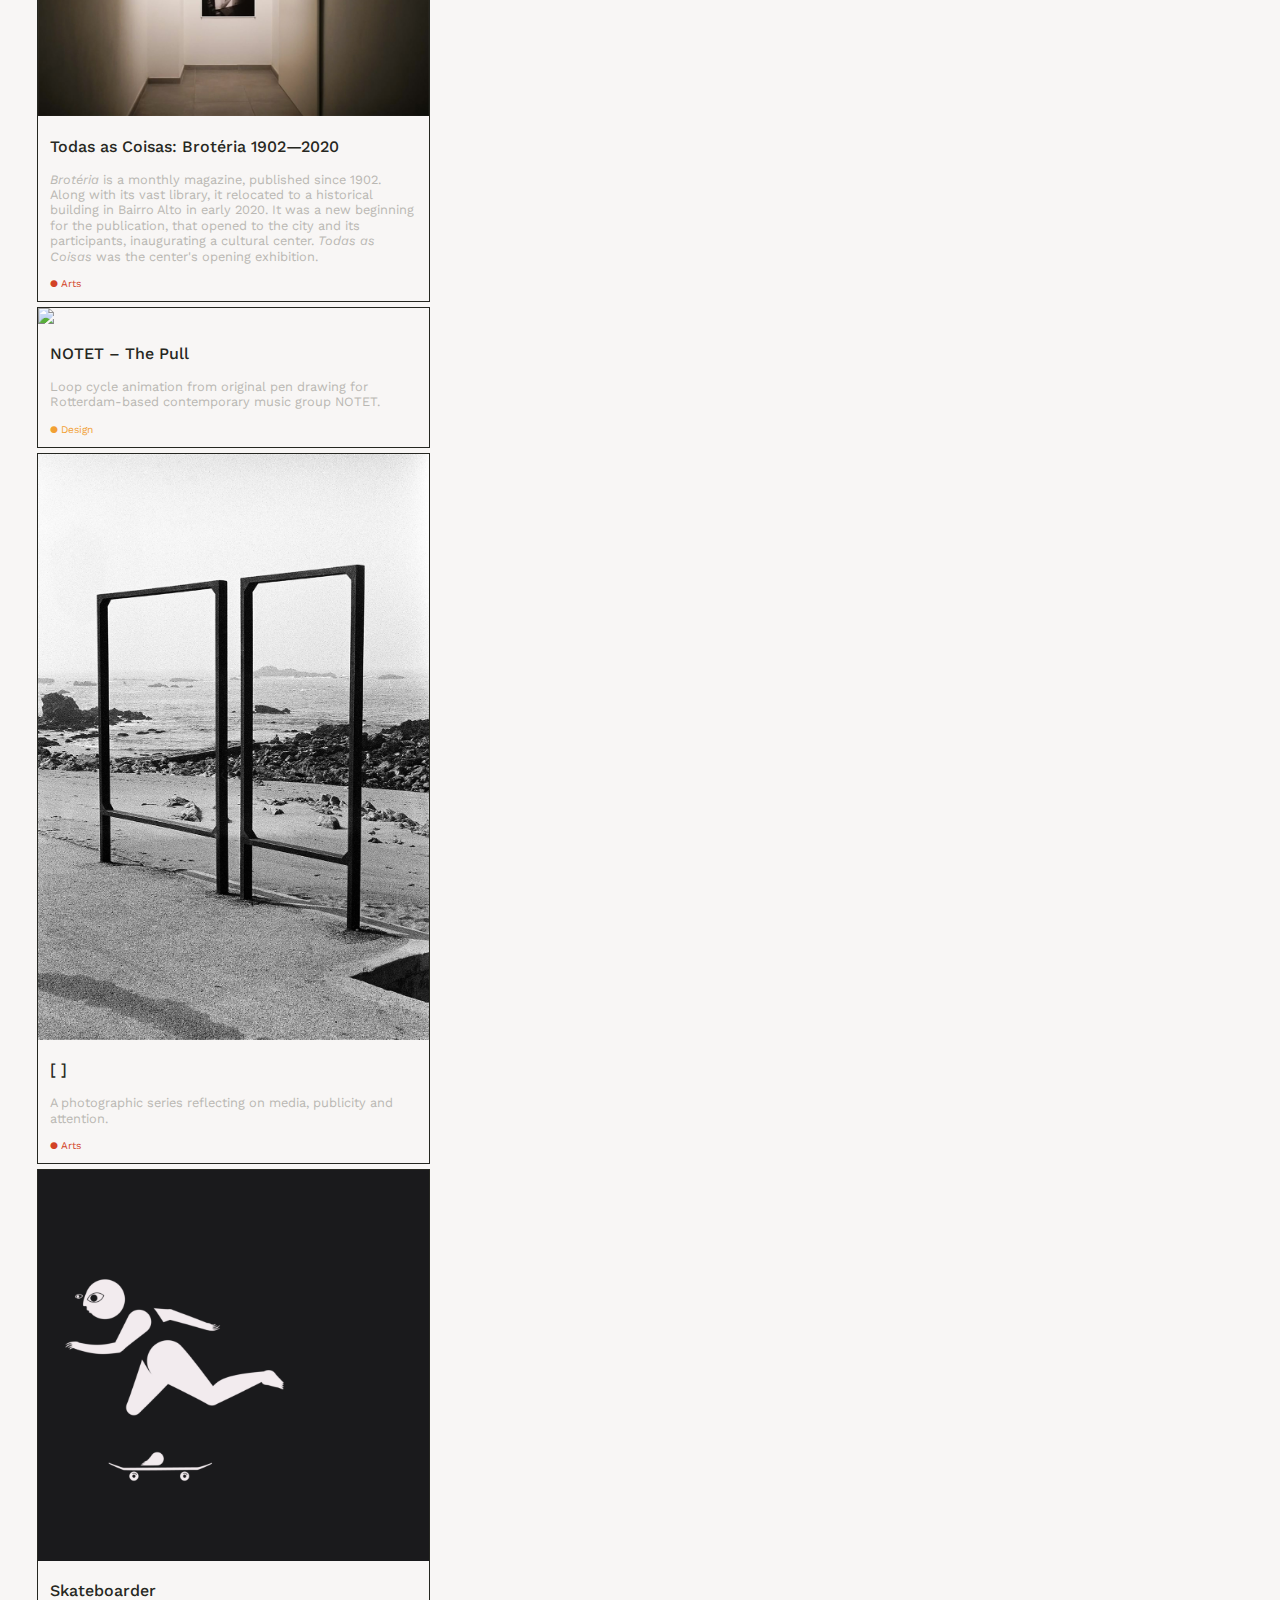
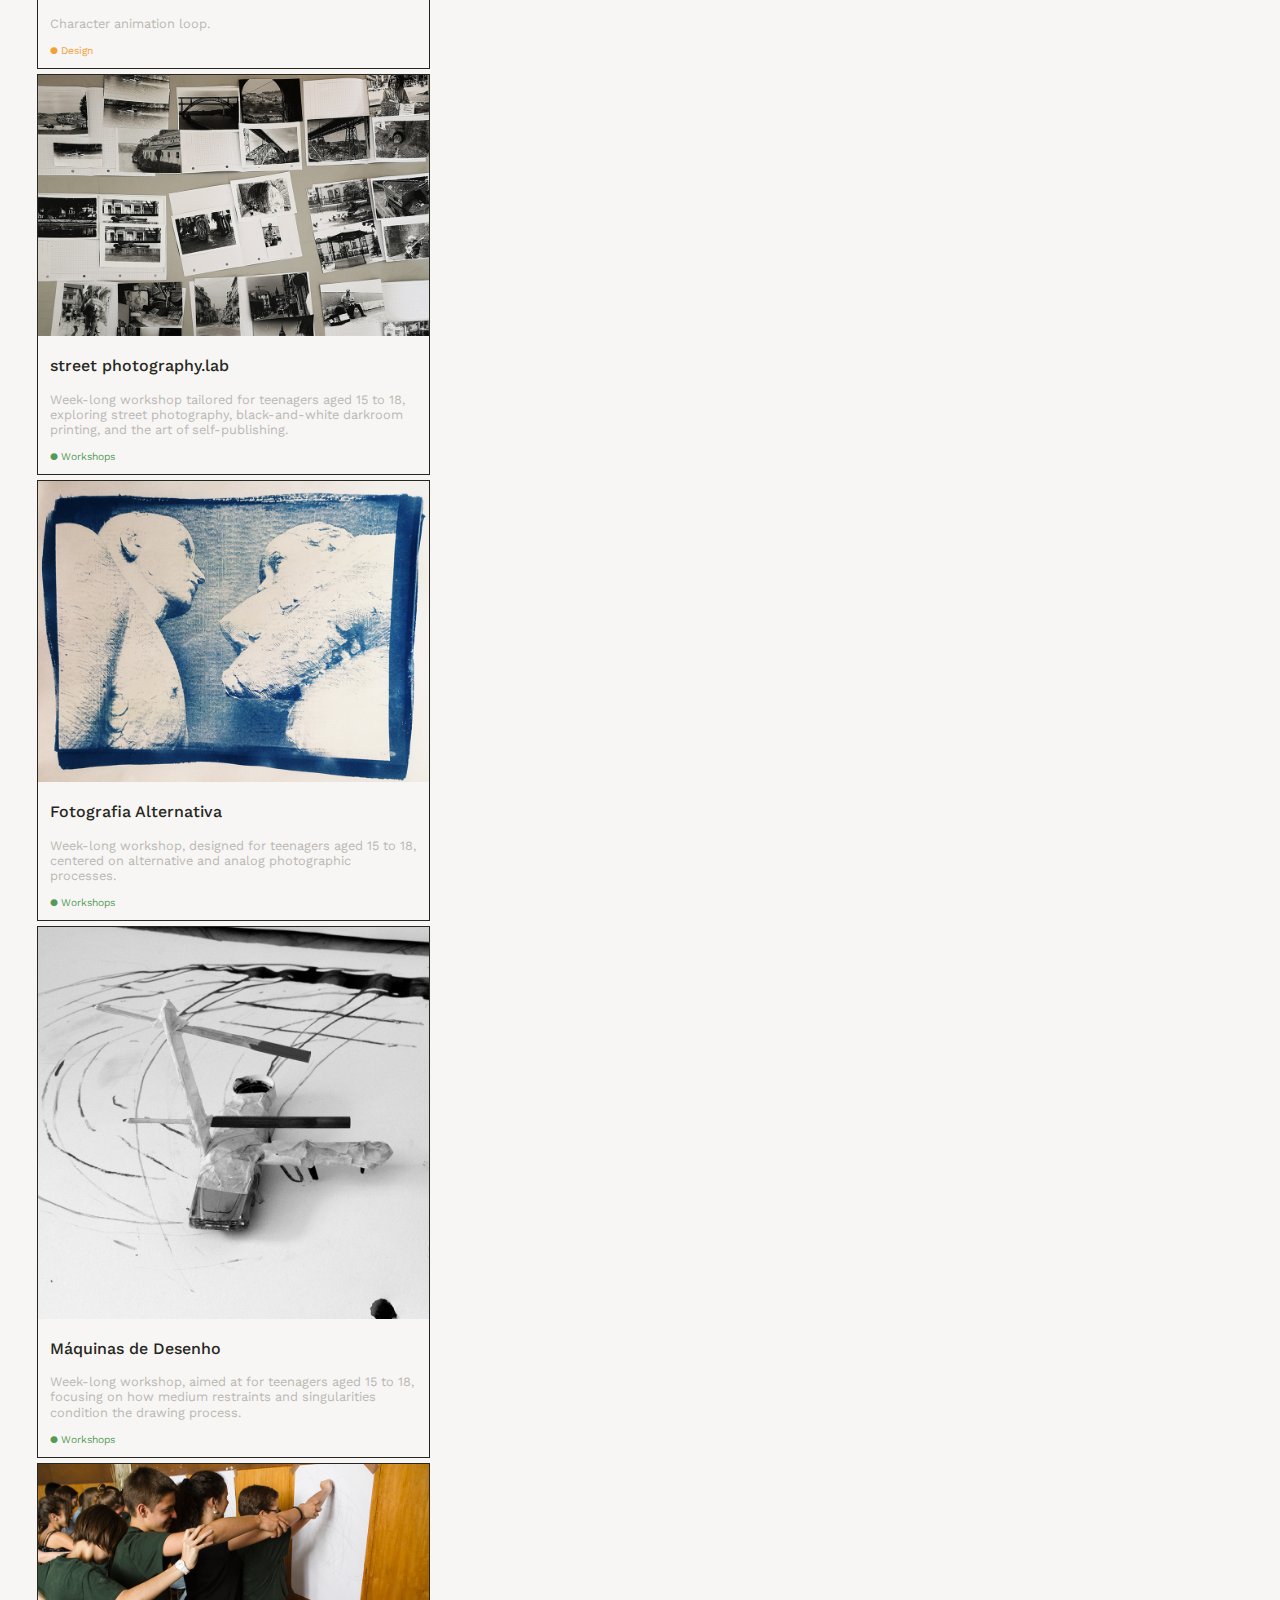
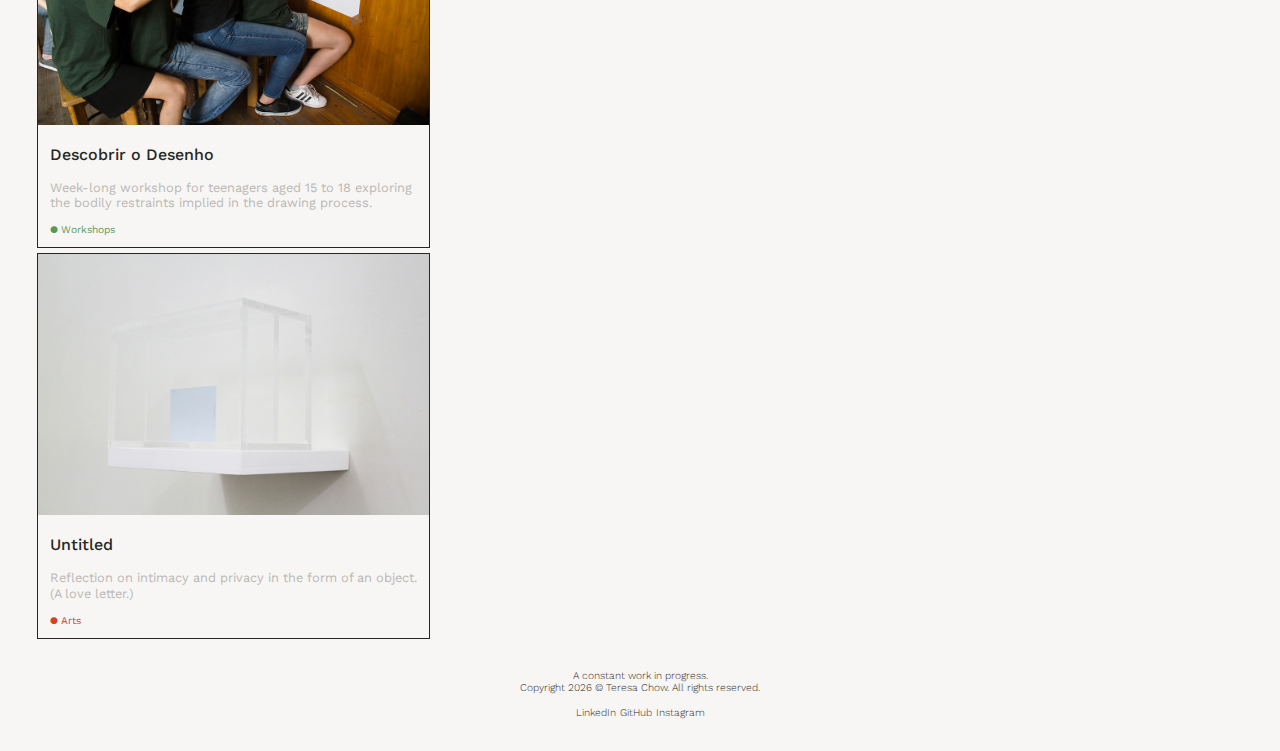
==== commit 810c98d7: "fixed URL anchor links (third time's a charm -?-)" ====
--- a/index.html
+++ b/index.html
@@ -18,7 +18,7 @@
 
 <body>
 <header>
-  <h1 class="name"><a href="www.teresachow.net">Teresa Chow</a></h1>
+  <h1 class="name"><a href="">Teresa Chow</a></h1>
   <input class="menu-btn mobile tablet" type="checkbox" id="menu-btn" />
   <label class="menu-icon mobile tablet" for="menu-btn"><span class="navicon"></span></label>
   <nav>
@@ -29,7 +29,7 @@
       <li><button class="btn" onclick="filterSelection('design')">Design</button></li>
       <li><button class="btn" onclick="filterSelection('visual-arts')">Visual Arts</button></li>
       <li><button class="btn" onclick="filterSelection('workshops')">Workshops</button></li-->
-      <li><a href="www.teresachow.net" class="active">Work</a></li>
+      <li><a href="" class="active">Work</a></li>
       <li><a href="/info">Info</a></li>
       <li><a href="/contact">Contact</a></li>
     </ul>
@@ -39,7 +39,7 @@
 
 <main>
   <div class="grid-container">
-    <div class="grid-item it-projects" loading="eager">
+    <div class="grid-item it-projects" id="it-projects" loading="eager">
       <div class="grid-item-text">
         <h2>Drone Delivery Platform</h2>
         <p class="description">Work in progress.</p>
@@ -180,7 +180,6 @@
         <div class="filter filter-design"><p>● Design</p></div>
       </div>
     </div>
-    <!-- Thorns and Fishbones Natália -->
     <div class="grid-item visual-arts" loading="lazy">
       <div class="project-image"><img src="assets/img/visual-arts-2016-empty-space-960px.jpg"></div>
       <div class="grid-item-text">
@@ -262,16 +261,17 @@
   });
 });
 
+
 // Menu filters
-/*function filterSelection(c) {
-  var x = document.getElementsByClassName('grid-item');
-  if (c == 'all') c = '';
+/*function filterSelection(category) {
+  var filterItems = document.getElementsByClassName('grid-item');
+  if (category == 'all') category = '';
   
-  for (var i = 0; i < x.length; i++) {
-    if (x[i].className.indexOf(c) > -1) {
-      w3RemoveClass(x[i], 'hide');
+  for (var i = 0; i < filterItems.length; i++) {
+    if (filterItems[i].className.indexOf(category) > -1) {
+      w3RemoveClass(filterItems[i], 'hide');
     } else {
-      w3AddClass(x[i], 'hide');
+      w3AddClass(filterItems[i], 'hide');
     }
   }
 };*/
@@ -300,4 +300,4 @@
 }*/
 </script>
 </body>
-</html>
+</html>--- a/style.css
+++ b/style.css
@@ -108,9 +108,9 @@
 }
 
 /* ------------------------- GRID -------------------------- */
-/*.grid-container {
+.grid-container {
   position: relative;
-}*/
+}
 
 .grid-item {
   margin: 5px;
@@ -123,8 +123,7 @@
 }
 
 /*.grid-item.hide {
-  opacity: 0.15; /* temporary fix
-  pointer-events: none;
+  display: none;
 }*/
 
 .grid-item img {
@@ -322,4 +321,4 @@
   .grid-item {
     width: 32.333%;
   }
-}
+}